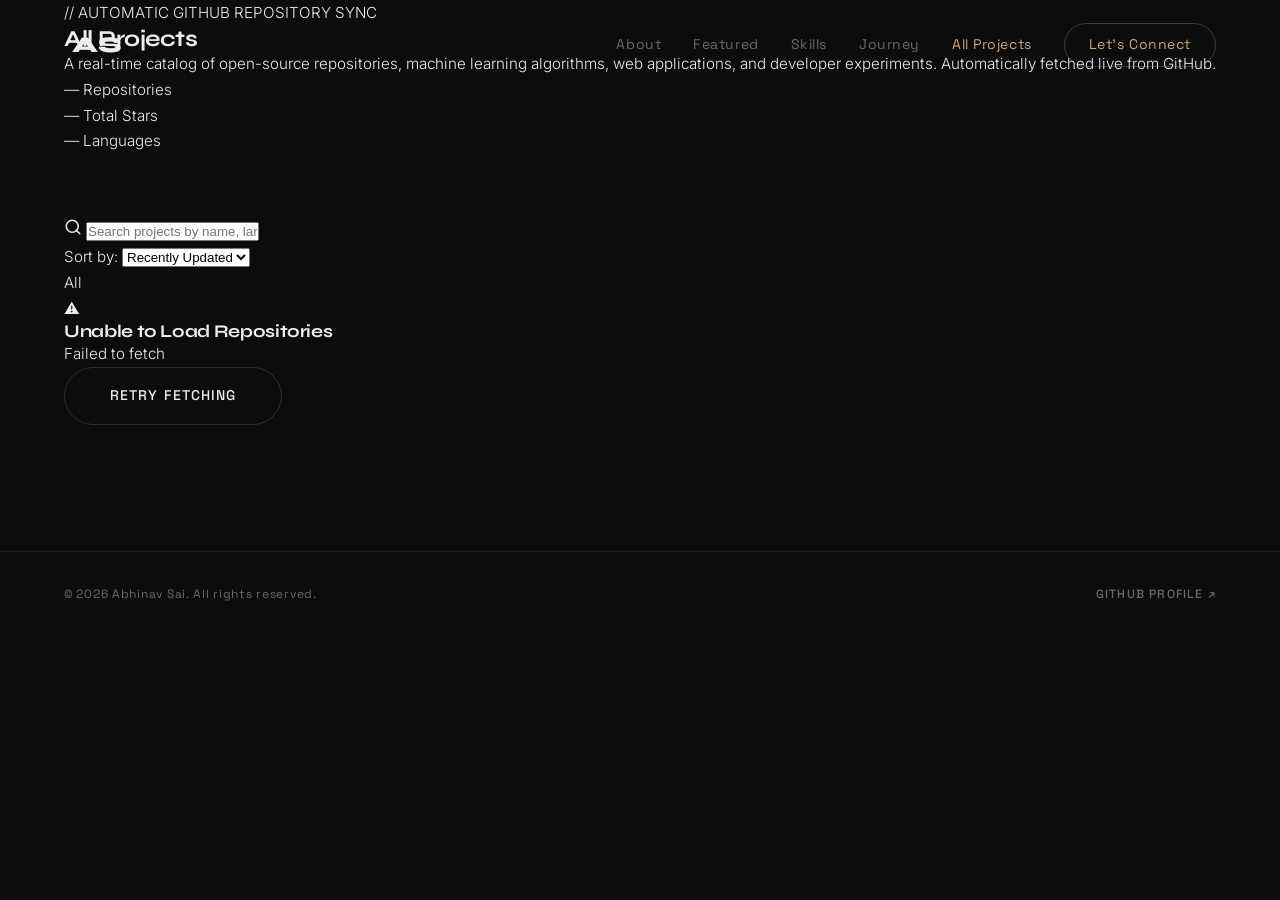
==== projects/index.html @ 3f347b18 "feat: create dedicated projects page (subfolder projects/ & projects.html) auto-syncing GitHub repos" ====
<!DOCTYPE html>
<html lang="en">
<head>
  <meta charset="UTF-8">
  <meta name="viewport" content="width=device-width, initial-scale=1.0">
  <title>Projects — Abhinav Sai | GitHub Repository Catalog</title>
  <meta name="description" content="Explore open-source repositories, AI/ML models, and web applications built by Abhinav Sai Madapati. Automatically synced with GitHub.">
  <meta name="theme-color" content="#0c0c0c">

  <!-- Open Graph -->
  <meta property="og:title" content="Projects — Abhinav Sai | GitHub Repository Catalog">
  <meta property="og:description" content="Real-time open-source project catalog automatically synced with GitHub API.">
  <meta property="og:type" content="website">

  <!-- Favicon -->
  <link rel="icon" href="data:image/svg+xml,<svg xmlns=%22http://www.w3.org/2000/svg%22 viewBox=%220 0 100 100%22><rect fill=%22%230c0c0c%22 width=%22100%22 height=%22100%22 rx=%2220%22/><text x=%2250%22 y=%2268%22 font-family=%22sans-serif%22 font-size=%2240%22 font-weight=%22700%22 fill=%22%23C8A97E%22 text-anchor=%22middle%22>AS</text></svg>">

  <!-- Fonts -->
  <link rel="preconnect" href="https://fonts.googleapis.com">
  <link rel="preconnect" href="https://fonts.gstatic.com" crossorigin>
  <link href="https://fonts.googleapis.com/css2?family=Syne:wght@400;500;600;700;800&family=Inter:wght@300;400;500&family=Space+Grotesk:wght@400;500&display=swap" rel="stylesheet">

  <!-- Styles -->
  <link rel="stylesheet" href="../css/style.css">
</head>
<body>

  <!-- ==================== NAVIGATION ==================== -->
  <header class="nav" id="nav">
    <div class="nav__inner">
      <a href="../index.html" class="nav__logo">
        <span>AS</span>
      </a>
      <nav class="nav__links" aria-label="Main navigation">
        <a href="../index.html#about" class="nav__link">About</a>
        <a href="../index.html#work" class="nav__link">Featured</a>
        <a href="../index.html#services" class="nav__link">Skills</a>
        <a href="../index.html#experience" class="nav__link">Journey</a>
        <a href="index.html" class="nav__link is-active" style="color: var(--c-accent);">All Projects</a>
        <a href="../index.html#contact" class="nav__link nav__link--cta">Let's Connect</a>
      </nav>
      <button class="nav__hamburger" id="nav-hamburger" aria-label="Toggle navigation menu">
        <div class="nav__hamburger-lines">
          <span></span>
          <span></span>
        </div>
      </button>
    </div>
  </header>

  <!-- ==================== MOBILE MENU OVERLAY ==================== -->
  <div class="menu-overlay" id="menu-overlay">
    <nav class="menu-overlay__nav" aria-label="Mobile navigation">
      <a href="../index.html#about" class="menu-overlay__link" data-index="01"><span>About</span></a>
      <a href="../index.html#work" class="menu-overlay__link" data-index="02"><span>Featured</span></a>
      <a href="../index.html#services" class="menu-overlay__link" data-index="03"><span>Skills</span></a>
      <a href="../index.html#experience" class="menu-overlay__link" data-index="04"><span>Journey</span></a>
      <a href="index.html" class="menu-overlay__link" data-index="05"><span style="color: var(--c-accent);">All Projects</span></a>
      <a href="../index.html#contact" class="menu-overlay__link" data-index="06"><span>Contact</span></a>
    </nav>
    <div class="menu-overlay__footer">
      <div class="menu-overlay__footer-socials">
        <a href="https://github.com/abhinavsai2006" target="_blank" rel="noopener">GitHub</a>
        <a href="https://www.linkedin.com/in/madapatiabhinav-sai" target="_blank" rel="noopener">LinkedIn</a>
      </div>
      <span class="menu-overlay__footer-email">hello@abhinavsai.com</span>
    </div>
  </div>

  <main>
    <!-- ==================== HERO SECTION ==================== -->
    <section class="projects-hero">
      <div class="container">
        <div class="projects-hero__header">
          <span class="projects-hero__tag">// AUTOMATIC GITHUB REPOSITORY SYNC</span>
          <h1 class="projects-hero__title">All Projects</h1>
          <p class="projects-hero__subtitle">
            A real-time catalog of open-source repositories, machine learning algorithms, web applications, and developer experiments. Automatically fetched live from GitHub.
          </p>

          <!-- Stats bar -->
          <div class="projects-stats">
            <div class="projects-stat">
              <span class="projects-stat__num" id="stat-repos-num">—</span>
              <span class="projects-stat__label">Repositories</span>
            </div>
            <div class="projects-stat">
              <span class="projects-stat__num" id="stat-stars-num">—</span>
              <span class="projects-stat__label">Total Stars</span>
            </div>
            <div class="projects-stat">
              <span class="projects-stat__num" id="stat-langs-num">—</span>
              <span class="projects-stat__label">Languages</span>
            </div>
          </div>
        </div>
      </div>
    </section>

    <!-- ==================== PROJECTS CATALOG SECTION ==================== -->
    <section class="projects-catalog" style="padding: var(--space-lg) 0 var(--section-py);">
      <div class="container">

        <!-- Toolbar: Search, Filters & Sorting -->
        <div class="projects-toolbar">
          <div class="projects-toolbar__top">
            <div class="projects-search">
              <svg width="18" height="18" viewBox="0 0 24 24" fill="none" stroke="currentColor" stroke-width="2" stroke-linecap="round" stroke-linejoin="round">
                <circle cx="11" cy="11" r="8"></circle>
                <line x1="21" y1="21" x2="16.65" y2="16.65"></line>
              </svg>
              <input type="text" id="projects-search-input" placeholder="Search projects by name, language, or topic..." aria-label="Search projects">
            </div>

            <div class="projects-sort">
              <label for="projects-sort-select">Sort by:</label>
              <select id="projects-sort-select" aria-label="Sort projects">
                <option value="updated">Recently Updated</option>
                <option value="stars">Most Starred</option>
                <option value="name">Name (A–Z)</option>
              </select>
            </div>
          </div>

          <!-- Language filter pills -->
          <div class="projects-filters" id="projects-filters">
            <button class="filter-pill is-active" data-lang="all">All</button>
          </div>
        </div>

        <!-- Projects Grid (Skeleton / Content / Error / Empty) -->
        <div class="projects-grid" id="projects-grid">
          <!-- Dynamically populated by JS -->
        </div>

      </div>
    </section>
  </main>

  <!-- ==================== FOOTER ==================== -->
  <footer class="footer">
    <div class="container">
      <div class="footer__inner">
        <span class="footer__copy">&copy; 2026 Abhinav Sai. All rights reserved.</span>
        <a href="https://github.com/abhinavsai2006" target="_blank" rel="noopener noreferrer" class="creds__linkedin">
          GitHub Profile ↗
        </a>
      </div>
    </div>
  </footer>

  <!-- Scripts -->
  <script src="../js/projects.js"></script>
</body>
</html>
---- css/style.css ----
/* ==========================================================================
   DESIGN SYSTEM — Premium Dark Portfolio
   
   Color Palette:
     Background   #0c0c0c  (warm near-black)
     Surface      #141414
     Border       #1e1e1e
     Text Primary #ededed  (warm white)
     Text Muted   #6a6a6a
     Accent       #C8A97E  (champagne gold)
     Accent Light #E0CDB5
   
   Typography:
     Headings  — Syne (geometric, editorial, futuristic)
     Body      — Inter (clean, professional)
     Accent    — Space Grotesk (labels, mono-like)
   ========================================================================== */

/* =========================================
   CUSTOM PROPERTIES
   ========================================= */
:root {
  /* Colors */
  --c-bg:           #0c0c0c;
  --c-bg-elevated:  #141414;
  --c-border:       #1e1e1e;
  --c-border-light: rgba(255, 255, 255, 0.06);
  --c-text:         #ededed;
  --c-text-muted:   #6a6a6a;
  --c-accent:       #C8A97E;
  --c-accent-light: #E0CDB5;
  --c-white:        #ffffff;

  /* Typography */
  --f-heading:  'Syne', sans-serif;
  --f-body:     'Inter', sans-serif;
  --f-accent:   'Space Grotesk', sans-serif;

  --fs-display: clamp(3rem, 7vw, 8rem);
  --fs-h1:      clamp(2.4rem, 5.5vw, 6rem);
  --fs-h2:      clamp(1.8rem, 3.5vw, 3.5rem);
  --fs-h3:      clamp(1.25rem, 1.8vw, 1.75rem);
  --fs-body:    clamp(0.95rem, 1.1vw, 1.125rem);
  --fs-small:   0.875rem;
  --fs-label:   0.75rem;

  /* Spacing */
  --space-xs:  0.5rem;
  --space-sm:  1rem;
  --space-md:  2rem;
  --space-lg:  4rem;
  --space-xl:  8rem;
  --space-2xl: 12rem;

  --section-py: clamp(6rem, 14vh, 12rem);
  --container-px: clamp(1.5rem, 5vw, 4rem);

  /* Motion */
  --ease-out-expo: cubic-bezier(0.16, 1, 0.3, 1);
  --ease-out-quart: cubic-bezier(0.25, 1, 0.5, 1);
  --ease-in-out: cubic-bezier(0.65, 0, 0.35, 1);

  /* Layout */
  --nav-height: 80px;
}

/* =========================================
   RESET & BASE
   ========================================= */
*, *::before, *::after {
  margin: 0;
  padding: 0;
  box-sizing: border-box;
}

html {
  -webkit-font-smoothing: antialiased;
  -moz-osx-font-smoothing: grayscale;
  text-rendering: optimizeLegibility;
}

body {
  font-family: var(--f-body);
  font-size: var(--fs-body);
  font-weight: 300;
  line-height: 1.7;
  color: var(--c-text);
  background: var(--c-bg);
  overflow-x: hidden;
}

body.is-loading {
  overflow: hidden;
}

body.menu-open {
  overflow: hidden;
}

img {
  max-width: 100%;
  display: block;
}

a {
  color: inherit;
  text-decoration: none;
}

button {
  background: none;
  border: none;
  color: inherit;
  font: inherit;
  cursor: pointer;
}

::selection {
  background: var(--c-accent);
  color: var(--c-bg);
}

/* =========================================
   UTILITY
   ========================================= */
.container {
  width: 100%;
  max-width: 1400px;
  margin: 0 auto;
  padding-left: var(--container-px);
  padding-right: var(--container-px);
}

.hide-mobile {
  display: inline;
}

/* =========================================
   TYPOGRAPHY BASE
   ========================================= */
h1, h2, h3, h4 {
  font-family: var(--f-heading);
  font-weight: 700;
  line-height: 1.1;
  letter-spacing: -0.02em;
}

em {
  font-style: italic;
  color: var(--c-accent);
}

.section-header {
  display: flex;
  align-items: center;
  gap: var(--space-sm);
  margin-bottom: var(--space-lg);
}

.section-index {
  font-family: var(--f-accent);
  font-size: var(--fs-label);
  font-weight: 500;
  letter-spacing: 0.15em;
  text-transform: uppercase;
  color: var(--c-accent);
  opacity: 0.8;
}

.section-label {
  font-family: var(--f-accent);
  font-size: var(--fs-label);
  font-weight: 400;
  letter-spacing: 0.15em;
  text-transform: uppercase;
  color: var(--c-text-muted);
}

/* =========================================
   CUSTOM CURSOR
   ========================================= */
.cursor {
  position: fixed;
  top: 0;
  left: 0;
  pointer-events: none;
  z-index: 10000;
  will-change: transform;
}

.cursor__circle {
  width: 40px;
  height: 40px;
  border: 1px solid rgba(255, 255, 255, 0.4);
  border-radius: 50%;
  transform: translate(-50%, -50%);
  transition:
    width 0.45s var(--ease-out-expo),
    height 0.45s var(--ease-out-expo),
    background 0.35s ease,
    border-color 0.35s ease;
  display: flex;
  align-items: center;
  justify-content: center;
}

.cursor__label {
  position: absolute;
  top: 50%;
  left: 50%;
  transform: translate(-50%, -50%);
  font-family: var(--f-accent);
  font-size: 11px;
  font-weight: 500;
  letter-spacing: 0.12em;
  text-transform: uppercase;
  color: var(--c-bg);
  opacity: 0;
  transition: opacity 0.3s ease;
  white-space: nowrap;
  pointer-events: none;
}

.cursor.is-hovering .cursor__circle {
  width: 60px;
  height: 60px;
  border-color: rgba(255, 255, 255, 0.25);
  background: rgba(255, 255, 255, 0.04);
}

.cursor.has-label .cursor__circle {
  width: 90px;
  height: 90px;
  background: var(--c-accent);
  border-color: transparent;
}

.cursor.has-label .cursor__label {
  opacity: 1;
}

.cursor-dot {
  position: fixed;
  top: 0;
  left: 0;
  width: 5px;
  height: 5px;
  background: var(--c-white);
  border-radius: 50%;
  pointer-events: none;
  z-index: 10001;
  transform: translate(-50%, -50%);
  will-change: transform;
  transition: opacity 0.3s ease;
}

.cursor.has-label ~ .cursor-dot {
  opacity: 0;
}

/* Hide custom cursor on touch devices */
@media (hover: none), (pointer: coarse) {
  .cursor,
  .cursor-dot {
    display: none !important;
  }
}

/* Hide default cursor on devices that support hover */
@media (hover: hover) and (pointer: fine) {
  *, *::before, *::after {
    cursor: none !important;
  }
}

/* =========================================
   PRELOADER
   ========================================= */
.preloader {
  position: fixed;
  inset: 0;
  z-index: 99999;
  background: var(--c-bg);
  display: flex;
  align-items: center;
  justify-content: center;
  will-change: transform;
}

.preloader__content {
  text-align: center;
}

.preloader__counter {
  display: flex;
  align-items: baseline;
  justify-content: center;
  gap: 0.15em;
  margin-bottom: var(--space-md);
}

.preloader__number {
  font-family: var(--f-heading);
  font-size: clamp(4rem, 10vw, 8rem);
  font-weight: 800;
  letter-spacing: -0.04em;
  line-height: 1;
  color: var(--c-text);
}

.preloader__percent {
  font-family: var(--f-heading);
  font-size: clamp(1.5rem, 3vw, 2.5rem);
  font-weight: 600;
  color: var(--c-accent);
}

.preloader__bar {
  width: clamp(200px, 30vw, 320px);
  height: 2px;
  background: var(--c-border);
  border-radius: 2px;
  overflow: hidden;
  margin: 0 auto var(--space-sm);
}

.preloader__bar-fill {
  height: 100%;
  width: 0%;
  background: var(--c-accent);
  border-radius: 2px;
  transition: width 0.1s linear;
}

.preloader__tagline {
  font-family: var(--f-accent);
  font-size: var(--fs-label);
  font-weight: 400;
  letter-spacing: 0.2em;
  text-transform: uppercase;
  color: var(--c-text-muted);
}

/* =========================================
   NAVIGATION
   ========================================= */
.nav {
  position: fixed;
  top: 0;
  left: 0;
  right: 0;
  z-index: 1000;
  height: var(--nav-height);
  padding-top: 10px;
  transition:
    background 0.4s ease,
    backdrop-filter 0.4s ease,
    transform 0.5s var(--ease-out-expo);
}

.nav.is-scrolled {
  background: rgba(12, 12, 12, 0.85);
  backdrop-filter: blur(20px);
  -webkit-backdrop-filter: blur(20px);
}

.nav.is-hidden {
  transform: translateY(-100%);
}

.nav__inner {
  display: flex;
  align-items: center;
  justify-content: space-between;
  height: 100%;
  padding: 0 var(--container-px);
  max-width: 1400px;
  margin: 0 auto;
}

.nav__logo {
  font-family: var(--f-heading);
  font-size: 1.4rem;
  font-weight: 800;
  letter-spacing: 0.05em;
  color: var(--c-text);
  display: inline-flex;
  padding: 0.5rem;
  transition: color 0.3s ease;
}

.nav__logo:hover {
  color: var(--c-accent);
}

.nav__links {
  display: flex;
  align-items: center;
  gap: var(--space-md);
}

.nav__link {
  font-family: var(--f-accent);
  font-size: var(--fs-small);
  font-weight: 400;
  letter-spacing: 0.04em;
  color: var(--c-text-muted);
  transition: color 0.3s ease;
  padding: 0.5rem 0;
  position: relative;
}

.nav__link::after {
  content: '';
  position: absolute;
  bottom: 0;
  left: 0;
  width: 0%;
  height: 1px;
  background: var(--c-accent);
  transition: width 0.4s var(--ease-out-expo);
}

.nav__link:hover {
  color: var(--c-text);
}

.nav__link:hover::after {
  width: 100%;
}

.nav__link--cta {
  color: var(--c-accent);
  border: 1px solid rgba(200, 169, 126, 0.3);
  border-radius: 100px;
  padding: 0.55rem 1.5rem;
  transition: all 0.4s var(--ease-out-expo);
}

.nav__link--cta::after {
  display: none;
}

.nav__link--cta:hover {
  background: var(--c-accent);
  color: var(--c-bg);
  border-color: var(--c-accent);
}

.nav__hamburger {
  display: none;
  width: 40px;
  height: 40px;
  align-items: center;
  justify-content: center;
  padding: 8px;
}

.nav__hamburger-lines {
  width: 24px;
  height: 14px;
  position: relative;
  display: flex;
  flex-direction: column;
  justify-content: space-between;
}

.nav__hamburger-lines span {
  display: block;
  width: 100%;
  height: 1.5px;
  background: var(--c-text);
  border-radius: 2px;
  transition:
    transform 0.4s var(--ease-out-expo),
    opacity 0.3s ease;
  transform-origin: center;
}

.nav__hamburger.is-active .nav__hamburger-lines span:first-child {
  transform: translateY(6.25px) rotate(45deg);
}

.nav__hamburger.is-active .nav__hamburger-lines span:last-child {
  transform: translateY(-6.25px) rotate(-45deg);
}

@media (max-width: 768px) {
  .nav__links {
    display: none;
  }
  .nav__hamburger {
    display: flex;
  }
}

/* =========================================
   MOBILE MENU OVERLAY — Premium On-Theme
   ========================================= */

/* ── Panel slide-in from right ── */
.menu-overlay {
  position: fixed;
  inset: 0;
  z-index: 999;

  /* Rich layered background matching app palette */
  background:
    radial-gradient(ellipse 120% 80% at 100% 0%, rgba(200,169,126,0.06) 0%, transparent 60%),
    radial-gradient(ellipse 80% 60% at 0% 100%, rgba(200,169,126,0.04) 0%, transparent 50%),
    #0c0c0c;

  display: flex;
  flex-direction: column;
  justify-content: center;

  /* Left border accent like the site's dividers */
  border-left: 1px solid var(--c-border);

  padding: var(--space-xl) var(--container-px);

  /* Slide from right */
  transform: translateX(100%);
  opacity: 0;
  visibility: hidden;

  transition:
    transform 0.65s var(--ease-out-expo),
    opacity   0.65s var(--ease-out-expo),
    visibility 0s linear 0.65s;

  will-change: transform;
  overflow: hidden;
}

/* Noise / grain texture pseudo-layer */
.menu-overlay::before {
  content: '';
  position: absolute;
  inset: 0;
  background-image: url("data:image/svg+xml,%3Csvg viewBox='0 0 256 256' xmlns='http://www.w3.org/2000/svg'%3E%3Cfilter id='n'%3E%3CfeTurbulence type='fractalNoise' baseFrequency='0.9' numOctaves='4' stitchTiles='stitch'/%3E%3C/filter%3E%3Crect width='100%25' height='100%25' filter='url(%23n)' opacity='0.035'/%3E%3C/svg%3E");
  background-size: 200px 200px;
  opacity: 0.6;
  pointer-events: none;
  z-index: 0;
}

/* Vertical gold accent line on the left edge */
.menu-overlay::after {
  content: '';
  position: absolute;
  left: 0;
  top: 15%;
  bottom: 15%;
  width: 1px;
  background: linear-gradient(
    to bottom,
    transparent 0%,
    var(--c-accent) 30%,
    var(--c-accent) 70%,
    transparent 100%
  );
  opacity: 0;
  transform: scaleY(0);
  transition:
    opacity 0.5s ease 0.4s,
    transform 0.7s var(--ease-out-expo) 0.35s;
  transform-origin: top;
}

.menu-overlay.is-open {
  transform: translateX(0);
  opacity: 1;
  visibility: visible;
  transition:
    transform 0.65s var(--ease-out-expo),
    opacity   0.65s var(--ease-out-expo),
    visibility 0s linear 0s;
}

.menu-overlay.is-open::after {
  opacity: 1;
  transform: scaleY(1);
}

/* ── Nav list ── */
.menu-overlay__nav {
  position: relative;
  z-index: 1;
  display: flex;
  flex-direction: column;
  gap: 0;
}

/* ── Individual link row ── */
.menu-overlay__link {
  display: flex;
  align-items: center;
  gap: 1rem;
  padding: 0.75rem var(--container-px);
  margin-left: calc(-1 * var(--container-px));
  margin-right: calc(-1 * var(--container-px));
  border-bottom: 1px solid rgba(255,255,255,0.04);
  text-decoration: none;
  position: relative;

  /* Stagger entrance via nth-child */
  transform: translateX(60px);
  opacity: 0;
  transition:
    transform 0.6s var(--ease-out-expo),
    opacity   0.6s var(--ease-out-expo),
    border-color 0.35s ease;
}

/* ── Cursor-tracking spotlight ── */
.menu-overlay__link::after {
  content: '';
  position: absolute;
  inset: 0;
  background: radial-gradient(
    circle 220px at var(--mx, 50%) var(--my, 50%),
    rgba(200, 169, 126, 0.13) 0%,
    rgba(200, 169, 126, 0.04) 40%,
    transparent 70%
  );
  opacity: 0;
  transition: opacity 0.4s ease;
  pointer-events: none;
  z-index: 0;
}

.menu-overlay__link:hover::after {
  opacity: 1;
}

.menu-overlay.is-open .menu-overlay__link:nth-child(1) { transition-delay: 0.18s; transform: translateX(0); opacity: 1; }
.menu-overlay.is-open .menu-overlay__link:nth-child(2) { transition-delay: 0.25s; transform: translateX(0); opacity: 1; }
.menu-overlay.is-open .menu-overlay__link:nth-child(3) { transition-delay: 0.32s; transform: translateX(0); opacity: 1; }
.menu-overlay.is-open .menu-overlay__link:nth-child(4) { transition-delay: 0.39s; transform: translateX(0); opacity: 1; }
.menu-overlay.is-open .menu-overlay__link:nth-child(5) { transition-delay: 0.46s; transform: translateX(0); opacity: 1; }

.menu-overlay__link:hover {
  border-color: rgba(200,169,126,0.25);
}

/* Index number — like the section numbers in the site */
.menu-overlay__link::before {
  content: attr(data-index);
  font-family: var(--f-accent);
  font-size: var(--fs-label);
  font-weight: 500;
  letter-spacing: 0.15em;
  color: var(--c-accent);
  opacity: 0.5;
  min-width: 2rem;
  padding-top: 0.3em;
  flex-shrink: 0;
  position: relative;
  z-index: 1;
  transition: opacity 0.35s ease;
}

.menu-overlay__link:hover::before {
  opacity: 1;
}

/* The link text itself */
.menu-overlay__link span {
  display: block;
  font-family: var(--f-heading);
  font-size: clamp(2.2rem, 10vw, 4.5rem);
  font-weight: 800;
  letter-spacing: -0.03em;
  line-height: 1.05;
  color: var(--c-text);
  position: relative;
  z-index: 1;
  transition:
    color    0.35s ease,
    transform 0.45s var(--ease-out-expo);
}

.menu-overlay__link:hover span {
  color: var(--c-accent);
  transform: translateX(0.6rem);
}

/* Arrow indicator on hover */
.menu-overlay__link-arrow {
  margin-left: auto;
  opacity: 0;
  transform: translate(-10px, 4px);
  transition:
    opacity   0.35s ease 0.05s,
    transform 0.45s var(--ease-out-expo) 0.05s;
  color: var(--c-accent);
  flex-shrink: 0;
  position: relative;
  z-index: 1;
}

.menu-overlay__link:hover .menu-overlay__link-arrow {
  opacity: 1;
  transform: translate(0, 0);
}

/* ── Footer strip ── */
.menu-overlay__footer {
  position: absolute;
  z-index: 1;
  bottom: var(--space-lg);
  left: var(--container-px);
  right: var(--container-px);
  display: flex;
  align-items: center;
  justify-content: space-between;

  opacity: 0;
  transform: translateY(12px);
  transition:
    opacity   0.5s ease 0.55s,
    transform 0.5s var(--ease-out-expo) 0.55s;
}

.menu-overlay.is-open .menu-overlay__footer {
  opacity: 1;
  transform: translateY(0);
}

.menu-overlay__footer-socials {
  display: flex;
  gap: var(--space-md);
}

.menu-overlay__footer a {
  font-family: var(--f-accent);
  font-size: var(--fs-label);
  font-weight: 500;
  letter-spacing: 0.12em;
  text-transform: uppercase;
  color: var(--c-text-muted);
  transition: color 0.3s ease;
  position: relative;
}

.menu-overlay__footer a::after {
  content: '';
  position: absolute;
  bottom: -2px;
  left: 0;
  width: 0%;
  height: 1px;
  background: var(--c-accent);
  transition: width 0.35s var(--ease-out-expo);
}

.menu-overlay__footer a:hover {
  color: var(--c-accent);
}

.menu-overlay__footer a:hover::after {
  width: 100%;
}

.menu-overlay__footer-email {
  font-family: var(--f-accent);
  font-size: var(--fs-label);
  letter-spacing: 0.06em;
  color: var(--c-text-muted);
  opacity: 0.5;
}

/* =========================================
   HERO
   ========================================= */
.hero {
  position: relative;
  min-height: 100vh;
  display: flex;
  flex-direction: column;
  justify-content: flex-start;
  overflow: hidden;
  z-index: 1;
  isolation: isolate;
}

.hero__canvas {
  position: absolute;
  inset: 0;
  width: 100%;
  height: 100%;
  z-index: 0;
  will-change: transform, opacity;
}

/* Vignette overlay for text contrast */
.hero::after {
  content: '';
  position: absolute;
  inset: 0;
  background:
    radial-gradient(ellipse at center, transparent 0%, rgba(12,12,12,0.3) 60%, rgba(12,12,12,0.75) 100%);
  pointer-events: none;
  z-index: 1;
}

.hero__content {
  position: relative;
  z-index: 2;
  padding: calc(var(--nav-height) + 8vh - 19px) var(--container-px) var(--space-xl);
  max-width: 1400px;
  margin: 0 auto;
  width: 100%;
}

.hero__label {
  overflow: hidden;
  margin-bottom: var(--space-md);
}

.hero__label span {
  display: inline-block;
  font-family: var(--f-accent);
  font-size: var(--fs-small);
  font-weight: 500;
  letter-spacing: 0.2em;
  text-transform: uppercase;
  color: var(--c-accent);
  opacity: 0.9;
}

.hero__title {
  margin-bottom: var(--space-md);
}

.hero__title-line {
  overflow: hidden;
  display: block;
}

.hero__title-line span {
  display: block;
  font-size: var(--fs-display);
  font-weight: 800;
  letter-spacing: -0.03em;
  line-height: 1.05;
}

.hero__subtitle {
  font-size: clamp(1rem, 1.3vw, 1.2rem);
  font-weight: 300;
  color: var(--c-text-muted);
  max-width: 560px;
  line-height: 1.8;
}

.hero__footer {
  position: absolute;
  bottom: 0;
  left: 0;
  right: 0;
  z-index: 2;
  display: flex;
  align-items: flex-end;
  justify-content: space-between;
  padding: var(--space-md) var(--container-px);
  max-width: 1400px;
  margin: 0 auto;
}

.hero__meta {
  display: flex;
  flex-direction: column;
  gap: 0.3rem;
  font-family: var(--f-accent);
  font-size: var(--fs-label);
  letter-spacing: 0.08em;
  color: var(--c-text-muted);
}

.hero__meta--right {
  text-align: right;
}

.hero__meta-label {
  font-size: 10px;
  letter-spacing: 0.2em;
  text-transform: uppercase;
  color: var(--c-text-muted);
  opacity: 0.5;
}

.status-dot {
  display: inline-block;
  width: 7px;
  height: 7px;
  background: #4ade80;
  border-radius: 50%;
  margin-right: 0.4rem;
  vertical-align: middle;
  animation: pulse-dot 2.5s ease-in-out infinite;
}

@keyframes pulse-dot {
  0%, 100% { opacity: 1; box-shadow: 0 0 0 0 rgba(74, 222, 128, 0.4); }
  50% { opacity: 0.6; box-shadow: 0 0 0 6px rgba(74, 222, 128, 0); }
}

.hero__scroll {
  display: flex;
  flex-direction: column;
  align-items: center;
  gap: var(--space-sm);
}

.hero__scroll span {
  font-family: var(--f-accent);
  font-size: 10px;
  letter-spacing: 0.25em;
  text-transform: uppercase;
  color: var(--c-text-muted);
}

.hero__scroll-line {
  width: 1px;
  height: 50px;
  position: relative;
  overflow: hidden;
  background: var(--c-border);
}

.hero__scroll-line::after {
  content: '';
  position: absolute;
  top: -100%;
  left: 0;
  width: 100%;
  height: 100%;
  background: var(--c-accent);
  animation: scroll-pulse 2s ease-in-out infinite;
}

@keyframes scroll-pulse {
  0%   { top: -100%; }
  50%  { top: 0%; }
  100% { top: 100%; }
}

/* =========================================
   MARQUEE
   ========================================= */
.marquee {
  position: relative;
  z-index: 2;
  border-top: 1px solid var(--c-border-light);
  border-bottom: 1px solid var(--c-border-light);
  padding: var(--space-sm) 0;
  overflow: hidden;
  background: var(--c-bg);
}

.marquee__track {
  display: flex;
  width: max-content;
}

.marquee__content {
  display: flex;
  align-items: center;
  gap: var(--space-md);
  padding-right: var(--space-md);
  animation: marquee-scroll 35s linear infinite;
  flex-shrink: 0;
}

.marquee__content span {
  font-family: var(--f-heading);
  font-size: clamp(0.85rem, 1.2vw, 1.1rem);
  font-weight: 500;
  letter-spacing: 0.06em;
  text-transform: uppercase;
  color: var(--c-text-muted);
  white-space: nowrap;
}

.marquee__dot {
  font-size: 0.5rem !important;
  color: var(--c-accent) !important;
  opacity: 0.6;
}

@keyframes marquee-scroll {
  0%   { transform: translateX(0); }
  100% { transform: translateX(-100%); }
}

/* =========================================
   ABOUT
   ========================================= */
.about {
  position: relative;
  z-index: 2;
  padding: var(--section-py) 0;
  background: var(--c-bg);
}

.about__grid {
  display: grid;
  grid-template-columns: 1.2fr 0.8fr;
  gap: var(--space-xl);
  margin-bottom: var(--space-xl);
  align-items: start;
}

.about__headline {
  font-size: var(--fs-h2);
  font-weight: 700;
  line-height: 1.25;
  margin-bottom: var(--space-lg);
  max-width: 600px;
}

.about__body {
  display: flex;
  flex-direction: column;
  gap: var(--space-sm);
  color: var(--c-text-muted);
  max-width: 520px;
}

.about__body p {
  line-height: 1.85;
}

.about__portrait {
  position: relative;
  width: 100%;
  max-width: 380px;
  margin-left: auto;
}

.about__portrait-inner {
  position: relative;
  z-index: 1;
  border-radius: 12px;
  overflow: hidden;
  aspect-ratio: 3 / 4;
  background: var(--c-bg-elevated);
}

.about__portrait-placeholder {
  width: 100%;
  height: 100%;
  display: flex;
  flex-direction: column;
  align-items: center;
  justify-content: center;
  gap: 0.5rem;
  background: linear-gradient(160deg, #1a1a2e 0%, #16213e 50%, #0f3460 100%);
  color: var(--c-text-muted);
  font-family: var(--f-accent);
  font-size: var(--fs-small);
  letter-spacing: 0.1em;
  text-transform: uppercase;
}

.about__portrait-placeholder small {
  font-size: 10px;
  opacity: 0.4;
  text-transform: none;
  letter-spacing: 0;
}

.about__portrait-accent {
  position: absolute;
  top: -16px;
  right: -16px;
  width: 100%;
  height: 100%;
  border: 1px solid var(--c-accent);
  border-radius: 12px;
  opacity: 0.25;
  z-index: 0;
}

/* Stats */
.about__stats {
  display: grid;
  grid-template-columns: repeat(4, 1fr);
  gap: 1px;
  background: var(--c-border-light);
  border-top: 1px solid var(--c-border-light);
  border-bottom: 1px solid var(--c-border-light);
}

.stat {
  background: var(--c-bg);
  padding: var(--space-lg) var(--space-md);
  text-align: center;
}

.stat__value {
  display: flex;
  align-items: baseline;
  justify-content: center;
  gap: 0.1em;
  margin-bottom: 0.5rem;
}

.stat__number {
  font-family: var(--f-heading);
  font-size: clamp(2rem, 3.5vw, 3.5rem);
  font-weight: 800;
  letter-spacing: -0.03em;
  line-height: 1;
  color: var(--c-text);
}

.stat__suffix {
  font-family: var(--f-heading);
  font-size: clamp(1.2rem, 2vw, 2rem);
  font-weight: 700;
  color: var(--c-accent);
}

.stat__label {
  font-family: var(--f-accent);
  font-size: var(--fs-label);
  font-weight: 400;
  letter-spacing: 0.12em;
  text-transform: uppercase;
  color: var(--c-text-muted);
}

/* =========================================
   WORK
   ========================================= */
.work {
  position: relative;
  z-index: 2;
  padding: var(--section-py) 0;
  background: var(--c-bg);
}

.work__headline {
  font-size: var(--fs-h2);
  font-weight: 700;
  line-height: 1.2;
  margin-bottom: var(--space-xl);
}

.work__list {
  border-top: 1px solid var(--c-border-light);
}

.work__item {
  display: flex;
  align-items: center;
  gap: var(--space-md);
  padding: clamp(1.5rem, 2.5vw, 2.2rem) 0;
  border-bottom: 1px solid var(--c-border-light);
  text-decoration: none;
  color: inherit;
  transition: background 0.5s ease;
  position: relative;
}

.work__item::before {
  content: '';
  position: absolute;
  left: calc(var(--container-px) * -1);
  right: calc(var(--container-px) * -1);
  top: 0;
  bottom: 0;
  background: radial-gradient(
    circle 350px at var(--mx, 50%) var(--my, 50%),
    rgba(200, 169, 126, 0.07) 0%,
    rgba(200, 169, 126, 0.02) 50%,
    transparent 70%
  );
  opacity: 0;
  transition: opacity 0.4s ease;
  z-index: -1;
}

.work__item:hover::before {
  opacity: 1;
}

.work__item-index {
  font-family: var(--f-accent);
  font-size: var(--fs-label);
  font-weight: 500;
  letter-spacing: 0.15em;
  color: var(--c-text-muted);
  min-width: 30px;
  transition: color 0.4s ease;
}

.work__item:hover .work__item-index {
  color: var(--c-accent);
}

.work__item-details {
  flex: 1;
}

.work__item-title {
  font-family: var(--f-heading);
  font-size: clamp(1.3rem, 2.5vw, 2.2rem);
  font-weight: 700;
  letter-spacing: -0.02em;
  line-height: 1.2;
  transition:
    transform 0.5s var(--ease-out-expo),
    color 0.4s ease;
}

.work__item:hover .work__item-title {
  transform: translateX(0.8rem);
  color: var(--c-accent);
}

.work__item-tags {
  display: block;
  font-family: var(--f-accent);
  font-size: var(--fs-label);
  font-weight: 400;
  letter-spacing: 0.08em;
  color: var(--c-text-muted);
  margin-top: 0.3rem;
  transition: transform 0.5s var(--ease-out-expo);
}

.work__item:hover .work__item-tags {
  transform: translateX(0.8rem);
}

.work__item-year {
  font-family: var(--f-accent);
  font-size: var(--fs-small);
  font-weight: 400;
  letter-spacing: 0.05em;
  color: var(--c-text-muted);
  transition: color 0.4s ease;
}

.work__item:hover .work__item-year {
  color: var(--c-text);
}

.work__item-arrow {
  display: flex;
  align-items: center;
  color: var(--c-text-muted);
  opacity: 0;
  transform: translateX(-10px);
  transition:
    opacity 0.4s ease,
    transform 0.5s var(--ease-out-expo),
    color 0.3s ease;
}

.work__item:hover .work__item-arrow {
  opacity: 1;
  transform: translateX(0);
  color: var(--c-accent);
}

.work__cta {
  margin-top: var(--space-lg);
  text-align: center;
}

/* Button */
.btn {
  display: inline-flex;
  align-items: center;
  justify-content: center;
  padding: 1rem 2.8rem;
  border-radius: 100px;
  font-family: var(--f-accent);
  font-size: var(--fs-small);
  font-weight: 500;
  letter-spacing: 0.08em;
  text-transform: uppercase;
  text-decoration: none;
  transition: all 0.45s var(--ease-out-expo);
  position: relative;
  overflow: hidden;
}

.btn--outline {
  border: 1px solid rgba(255, 255, 255, 0.15);
  color: var(--c-text);
  background: transparent;
}

.btn--outline:hover {
  border-color: var(--c-accent);
  color: var(--c-accent);
  background: rgba(200, 169, 126, 0.06);
  transform: translateY(-2px);
}

/* =========================================
   SERVICES
   ========================================= */
.services {
  position: relative;
  z-index: 2;
  padding: var(--section-py) 0;
  background: var(--c-bg);
}

.services__headline {
  font-size: var(--fs-h2);
  font-weight: 700;
  line-height: 1.2;
  margin-bottom: var(--space-xl);
}

.services__grid {
  display: grid;
  grid-template-columns: repeat(2, 1fr);
  gap: 1px;
  background: rgba(255, 255, 255, 0.08);
  border: 1px solid rgba(255, 255, 255, 0.08);
  border-radius: 4px;
}

.service-card {
  background: var(--c-bg);
  padding: clamp(2rem, 3.5vw, 3.5rem);
  transition: background 0.5s ease;
  position: relative;
  overflow: hidden;
  min-height: 280px;
}

/* Cursor spotlight on service cards */
.service-card::before {
  content: '';
  position: absolute;
  inset: 0;
  background: radial-gradient(
    circle 300px at var(--mx, 50%) var(--my, 50%),
    rgba(200, 169, 126, 0.10) 0%,
    rgba(200, 169, 126, 0.04) 50%,
    transparent 70%
  );
  opacity: 0;
  transition: opacity 0.4s ease;
  pointer-events: none;
  z-index: 0;
}

.service-card:hover::before {
  opacity: 1;
}

.service-card > * {
  position: relative;
  z-index: 1;
}

.service-card::after {
  content: '';
  position: absolute;
  top: 0;
  left: 0;
  width: 100%;
  height: 2px;
  background: linear-gradient(90deg, var(--c-accent), transparent);
  transform: scaleX(0);
  transform-origin: left;
  transition: transform 0.6s var(--ease-out-expo);
}

.service-card:hover {
  background: var(--c-bg-elevated);
}

.service-card:hover::after {
  transform: scaleX(1);
}

.service-card__header {
  display: flex;
  align-items: center;
  justify-content: space-between;
  margin-bottom: var(--space-md);
}

.service-card__index {
  font-family: var(--f-accent);
  font-size: var(--fs-label);
  font-weight: 500;
  letter-spacing: 0.15em;
  color: var(--c-accent);
}

.service-card__icon {
  color: var(--c-text-muted);
  opacity: 0.4;
  transition: opacity 0.4s ease, color 0.4s ease;
}

.service-card:hover .service-card__icon {
  opacity: 0.7;
  color: var(--c-accent);
}

.service-card__title {
  font-family: var(--f-heading);
  font-size: var(--fs-h3);
  font-weight: 700;
  margin-bottom: var(--space-sm);
  letter-spacing: -0.01em;
}

.service-card__desc {
  font-size: var(--fs-small);
  color: var(--c-text-muted);
  line-height: 1.75;
  margin-bottom: var(--space-md);
}

.service-card__tags {
  display: flex;
  flex-wrap: wrap;
  gap: 0.5rem;
}

.service-card__tags span {
  font-family: var(--f-accent);
  font-size: 11px;
  font-weight: 400;
  letter-spacing: 0.06em;
  padding: 0.35rem 0.75rem;
  border: 1px solid rgba(255, 255, 255, 0.12);
  border-radius: 100px;
  color: var(--c-text-muted);
  transition: border-color 0.3s ease, color 0.3s ease;
}

.service-card:hover .service-card__tags span {
  border-color: rgba(200, 169, 126, 0.3);
  color: var(--c-text);
}

/* --- Skills Icons Grid --- */
.skills-icons {
  display: grid;
  grid-template-columns: repeat(8, 1fr);
  gap: 0;
  margin-top: clamp(3rem, 6vw, 5rem);
  border: 1px solid var(--c-border);
  border-radius: 16px;
  overflow: hidden;
  background: var(--c-bg-elevated);
}

.skills-icons__item {
  display: flex;
  flex-direction: column;
  align-items: center;
  justify-content: center;
  gap: 10px;
  padding: clamp(1.2rem, 2.5vw, 2rem) 0.5rem;
  border-right: 1px solid var(--c-border-light);
  border-bottom: 1px solid var(--c-border-light);
  transition: background 0.35s ease, transform 0.35s ease;
  cursor: default;
}

.skills-icons__item:nth-child(8n) {
  border-right: none;
}

.skills-icons__item:nth-last-child(-n+8) {
  border-bottom: none;
}

.skills-icons__item img {
  width: clamp(28px, 3.5vw, 44px);
  height: clamp(28px, 3.5vw, 44px);
  opacity: 0.55;
  filter: grayscale(100%);
  transition: opacity 0.4s ease, filter 0.4s ease, transform 0.4s ease;
}

.skills-icons__item span {
  font-family: var(--f-label);
  font-size: clamp(0.6rem, 0.85vw, 0.75rem);
  letter-spacing: 0.04em;
  text-transform: uppercase;
  color: var(--c-text-muted);
  transition: color 0.35s ease;
  text-align: center;
}

.skills-icons__item:hover {
  background: rgba(200, 169, 126, 0.04);
}

.skills-icons__item:hover img {
  opacity: 1;
  filter: grayscale(0%);
  transform: translateY(-2px) scale(1.1);
}

.skills-icons__item:hover span {
  color: var(--c-accent);
}

/* =========================================
   TESTIMONIALS
   ========================================= */
.testimonials {
  padding: var(--section-py) 0;
  border-top: 1px solid var(--c-border-light);
}

.testimonial {
  max-width: 900px;
}

.testimonial__quote {
  font-family: var(--f-heading);
  font-size: clamp(1.4rem, 2.8vw, 2.5rem);
  font-weight: 500;
  font-style: normal;
  line-height: 1.45;
  letter-spacing: -0.01em;
  color: var(--c-text);
  margin-bottom: var(--space-lg);
}

.testimonial__attribution {
  display: flex;
  flex-direction: column;
  gap: 0.3rem;
}

.testimonial__name {
  font-family: var(--f-accent);
  font-size: var(--fs-small);
  font-weight: 500;
  letter-spacing: 0.04em;
  color: var(--c-accent);
}

.testimonial__role {
  font-family: var(--f-accent);
  font-size: var(--fs-label);
  font-weight: 400;
  letter-spacing: 0.04em;
  color: var(--c-text-muted);
}

/* =========================================
   CERTIFICATIONS — Horizontal Scroll Gallery
   ========================================= */
.creds {
  position: relative;
  z-index: 2;
  padding: clamp(3rem, 6vh, 5rem) 0 clamp(2rem, 4vh, 3rem);
  border-top: 1px solid var(--c-border-light);
  overflow: hidden;
  background: var(--c-bg);
}

.creds__top-row {
  display: flex;
  align-items: flex-end;
  justify-content: space-between;
  gap: var(--space-md);
  margin-bottom: clamp(1.5rem, 3vh, 2.5rem);
}

.creds__headline {
  font-size: var(--fs-h2);
  font-weight: 700;
  line-height: 1.1;
}

.creds__count {
  font-family: var(--f-accent);
  font-size: var(--fs-label);
  letter-spacing: 0.1em;
  text-transform: uppercase;
  color: var(--c-text-muted);
  white-space: nowrap;
  padding-bottom: 0.4em;
}

.creds__count-num {
  font-family: var(--f-heading);
  font-size: clamp(1.6rem, 2.5vw, 2rem);
  font-weight: 800;
  color: var(--c-accent);
  display: block;
  line-height: 1;
  margin-bottom: 0.15rem;
}

/* ---- horizontal scroll track (pinned by GSAP) ---- */
.creds__track {
  position: relative;
  margin-bottom: clamp(1rem, 2vh, 1.5rem);
  overflow: visible;
}

.creds__scroll {
  display: flex;
  gap: clamp(1rem, 1.5vw, 1.5rem);
  padding: 0 calc(50vw - 160px);
  will-change: transform;
  padding-bottom: 1rem;
}

/* ---- single credential card ---- */
.cred-card {
  flex-shrink: 0;
  width: clamp(260px, 22vw, 320px);
  height: clamp(280px, 42vh, 360px);
  display: flex;
  flex-direction: column;
  background: var(--c-bg-elevated);
  border: 1px solid var(--c-border-light);
  border-radius: 20px;
  padding: 0;
  overflow: hidden;
  text-decoration: none;
  color: var(--c-text);
  position: relative;
  transition: transform 0.5s var(--ease-out-expo), border-color 0.4s ease, box-shadow 0.4s ease;
}

.cred-card:hover {
  transform: translateY(-8px);
  border-color: rgba(200, 169, 126, 0.3);
  box-shadow: 0 24px 48px -12px rgba(0, 0, 0, 0.4), 0 0 0 1px rgba(200, 169, 126, 0.1);
}

/* featured card (first — Oracle) */
.cred-card--featured {
  width: clamp(300px, 26vw, 380px);
  background: linear-gradient(170deg, rgba(200, 169, 126, 0.06) 0%, var(--c-bg-elevated) 50%);
}

.cred-card--featured .cred-card__accent {
  height: 4px;
  background: linear-gradient(90deg, var(--c-accent), rgba(200, 169, 126, 0.2));
}

/* gold accent bar at top */
.cred-card__accent {
  width: 100%;
  height: 3px;
  background: linear-gradient(90deg, rgba(200, 169, 126, 0.4), rgba(200, 169, 126, 0.05));
  transition: background 0.4s ease;
}

.cred-card:hover .cred-card__accent {
  background: linear-gradient(90deg, var(--c-accent), rgba(200, 169, 126, 0.3));
}

/* giant monogram watermark */
.cred-card__mono {
  position: absolute;
  top: 20px;
  right: 16px;
  font-family: var(--f-heading);
  font-size: clamp(5rem, 8vw, 7rem);
  font-weight: 900;
  line-height: 1;
  color: var(--c-text);
  opacity: 0.03;
  pointer-events: none;
  transition: opacity 0.4s ease, color 0.4s ease;
}

.cred-card:hover .cred-card__mono {
  opacity: 0.07;
  color: var(--c-accent);
}

/* content area */
.cred-card__content {
  flex: 1;
  display: flex;
  flex-direction: column;
  padding: var(--space-lg) var(--space-md) 0;
  position: relative;
  z-index: 1;
}

.cred-card__org {
  font-family: var(--f-accent);
  font-size: 10px;
  font-weight: 600;
  letter-spacing: 0.14em;
  text-transform: uppercase;
  color: var(--c-accent);
  margin-bottom: var(--space-sm);
}

.cred-card__title {
  font-family: var(--f-heading);
  font-size: clamp(1rem, 1.3vw, 1.15rem);
  font-weight: 700;
  line-height: 1.35;
  margin-bottom: auto;
  transition: color 0.3s ease;
}

.cred-card:hover .cred-card__title {
  color: var(--c-accent);
}

.cred-card__tag {
  display: inline-block;
  align-self: flex-start;
  font-family: var(--f-accent);
  font-size: 9px;
  font-weight: 500;
  letter-spacing: 0.12em;
  text-transform: uppercase;
  color: var(--c-text-muted);
  padding: 0.2rem 0.55rem;
  border: 1px solid var(--c-border);
  border-radius: 100px;
  margin-top: var(--space-md);
  transition: border-color 0.3s ease, color 0.3s ease;
}

.cred-card:hover .cred-card__tag {
  border-color: rgba(200, 169, 126, 0.3);
  color: var(--c-accent);
}

/* footer row */
.cred-card__foot {
  display: flex;
  align-items: center;
  justify-content: space-between;
  padding: var(--space-sm) var(--space-md);
  margin-top: var(--space-md);
  border-top: 1px solid var(--c-border-light);
  position: relative;
  z-index: 1;
}

.cred-card__date {
  font-family: var(--f-accent);
  font-size: var(--fs-label);
  letter-spacing: 0.06em;
  color: var(--c-text-muted);
  opacity: 0.5;
}

.cred-card__link {
  font-family: var(--f-accent);
  font-size: var(--fs-label);
  letter-spacing: 0.08em;
  text-transform: uppercase;
  color: var(--c-text-muted);
  opacity: 0;
  transform: translateX(-6px);
  transition: opacity 0.3s ease, transform 0.3s ease, color 0.3s ease;
}

.cred-card:hover .cred-card__link {
  opacity: 1;
  transform: translateX(0);
  color: var(--c-accent);
}

/* ---- footer bar ---- */
.creds__footer {
  display: flex;
  align-items: center;
  justify-content: space-between;
  padding-top: var(--space-sm);
}

.creds__drag-hint {
  font-family: var(--f-accent);
  font-size: var(--fs-label);
  letter-spacing: 0.08em;
  color: var(--c-text-muted);
  opacity: 0.4;
  animation: creds-hint 2s ease-in-out infinite;
}

@keyframes creds-hint {
  0%, 100% { transform: translateX(0); opacity: 0.4; }
  50% { transform: translateX(4px); opacity: 0.7; }
}

.creds__linkedin {
  display: inline-flex;
  align-items: center;
  gap: 0.4rem;
  font-family: var(--f-accent);
  font-size: var(--fs-label);
  font-weight: 500;
  letter-spacing: 0.1em;
  text-transform: uppercase;
  color: var(--c-text-muted);
  text-decoration: none;
  transition: color 0.3s ease;
}

.creds__linkedin:hover {
  color: var(--c-accent);
}

/* =========================================
   CONTACT
   ========================================= */
.contact {
  position: relative;
  z-index: 2;
  padding: var(--section-py) 0;
  text-align: center;
  background: var(--c-bg);
}

.contact .section-header {
  justify-content: center;
}

.contact__headline {
  font-size: var(--fs-h1);
  font-weight: 800;
  line-height: 1.1;
  letter-spacing: -0.03em;
  margin-bottom: var(--space-md);
}

.contact__subtext {
  font-size: var(--fs-body);
  color: var(--c-text-muted);
  line-height: 1.8;
  margin-bottom: var(--space-lg);
  max-width: 480px;
  margin-left: auto;
  margin-right: auto;
}

.contact__cta {
  margin-bottom: var(--space-lg);
}

.contact__email {
  display: inline-block;
  font-family: var(--f-heading);
  font-size: clamp(1.5rem, 3.5vw, 3rem);
  font-weight: 600;
  color: var(--c-text);
  text-decoration: none;
  position: relative;
  padding: 0.5rem 0;
  transition: color 0.4s ease;
}

.contact__email::after {
  content: '';
  position: absolute;
  bottom: 0;
  left: 0;
  width: 100%;
  height: 2px;
  background: var(--c-accent);
  transform: scaleX(0);
  transform-origin: right;
  transition: transform 0.6s var(--ease-out-expo);
}

.contact__email:hover {
  color: var(--c-accent);
}

.contact__email:hover::after {
  transform: scaleX(1);
  transform-origin: left;
}

.contact__socials {
  display: flex;
  align-items: center;
  justify-content: center;
  gap: var(--space-md);
  flex-wrap: wrap;
}

.contact__social-link {
  font-family: var(--f-accent);
  font-size: var(--fs-small);
  font-weight: 400;
  letter-spacing: 0.04em;
  color: var(--c-text-muted);
  padding: 0.5rem;
  transition: color 0.35s ease;
  position: relative;
}

.contact__social-link::after {
  content: '';
  position: absolute;
  bottom: 0;
  left: 50%;
  transform: translateX(-50%);
  width: 4px;
  height: 4px;
  background: var(--c-accent);
  border-radius: 50%;
  opacity: 0;
  transition: opacity 0.3s ease;
}

.contact__social-link:hover {
  color: var(--c-text);
}

.contact__social-link:hover::after {
  opacity: 1;
}

/* =========================================
   FOOTER
   ========================================= */
.footer {
  position: relative;
  z-index: 2;
  border-top: 1px solid var(--c-border-light);
  padding: var(--space-md) 0;
  background: var(--c-bg);
}

.footer__inner {
  display: flex;
  align-items: center;
  justify-content: space-between;
  flex-wrap: wrap;
  gap: var(--space-sm);
}

.footer__copy,
.footer__credit {
  font-family: var(--f-accent);
  font-size: var(--fs-label);
  font-weight: 400;
  letter-spacing: 0.06em;
  color: var(--c-text-muted);
}

.footer__top {
  display: inline-flex;
  align-items: center;
  gap: 0.5rem;
  font-family: var(--f-accent);
  font-size: var(--fs-label);
  font-weight: 500;
  letter-spacing: 0.08em;
  text-transform: uppercase;
  color: var(--c-text-muted);
  padding: 0.5rem;
  transition: color 0.3s ease;
}

.footer__top:hover {
  color: var(--c-accent);
}

.footer__top svg {
  transition: transform 0.4s var(--ease-out-expo);
}

.footer__top:hover svg {
  transform: translateY(-3px);
}

/* =========================================
   HERO ACTIONS
   ========================================= */
.hero__actions {
  display: flex;
  gap: var(--space-sm);
  margin-top: var(--space-md);
  flex-wrap: wrap;
}

.btn--primary {
  display: inline-flex;
  align-items: center;
  gap: 0.5rem;
  padding: 0.85rem 1.8rem;
  background: var(--c-accent);
  color: #0c0c0c;
  font-family: var(--f-accent);
  font-size: 0.8rem;
  font-weight: 600;
  letter-spacing: 0.06em;
  text-transform: uppercase;
  border: none;
  border-radius: 100px;
  cursor: pointer;
  transition: transform 0.35s var(--ease-out-expo), box-shadow 0.35s ease;
  text-decoration: none;
}

.btn--primary:hover {
  transform: translateY(-2px);
  box-shadow: 0 8px 30px rgba(200, 169, 126, 0.3);
}

.btn--sm {
  padding: 0.75rem 1.5rem;
  font-size: 0.75rem;
}

/* =========================================
   ACHIEVEMENTS
   ========================================= */
.achievements {
  position: relative;
  z-index: 2;
  padding: var(--section-py) 0;
  border-top: 1px solid var(--c-border-light);
  background: var(--c-bg);
}

.achievements__headline {
  font-size: var(--fs-h2);
  font-weight: 700;
  line-height: 1.1;
  margin-bottom: var(--space-xl);
}

.achievements__grid {
  display: grid;
  grid-template-columns: repeat(3, 1fr);
  gap: var(--space-md);
}

/* Bento layout — Uniform 2-column grid with compact even spacing */
.achievements__bento {
  display: grid;
  grid-template-columns: repeat(2, 1fr);
  gap: 1px;
  background: var(--c-border-light);
  border: 1px solid var(--c-border-light);
  border-radius: 16px;
  overflow: hidden;
}

.ach {
  background: var(--c-bg);
  padding: clamp(1.4rem, 2.2vw, 2rem) clamp(1.4rem, 2.2vw, 2rem) clamp(1.4rem, 2.2vw, 2rem) calc(clamp(1.4rem, 2.2vw, 2rem) + 12px);
  position: relative;
  transition: background 0.4s ease;
  display: flex;
  flex-direction: column;
  justify-content: flex-start;
  overflow: hidden;
}

/* Cursor-tracking spotlight on hover */
.ach::before {
  content: '';
  position: absolute;
  inset: 0;
  background: radial-gradient(
    circle 280px at var(--mx, 50%) var(--my, 50%),
    rgba(200, 169, 126, 0.08) 0%,
    rgba(200, 169, 126, 0.02) 50%,
    transparent 70%
  );
  opacity: 0;
  transition: opacity 0.4s ease;
  pointer-events: none;
  z-index: 0;
}

.ach:hover::before {
  opacity: 1;
}

.ach:hover {
  background: var(--c-bg-elevated);
}

.ach > * {
  position: relative;
  z-index: 1;
}

/* Left accent indicator bar on every card */
.ach__bar {
  position: absolute;
  left: 0;
  top: clamp(1.4rem, 2.2vw, 2rem);
  bottom: clamp(1.4rem, 2.2vw, 2rem);
  width: 3px;
  background: var(--c-border);
  border-radius: 2px;
  transition: background 0.4s ease;
}

.ach:hover .ach__bar {
  background: var(--c-accent);
}

.ach__idx {
  font-family: var(--f-heading);
  font-size: clamp(1.5rem, 2.2vw, 2rem);
  font-weight: 800;
  line-height: 1;
  color: var(--c-text);
  opacity: 0.1;
  display: block;
  margin-bottom: 0.5rem;
  transition: opacity 0.4s ease, color 0.4s ease;
}

.ach:hover .ach__idx {
  opacity: 0.25;
  color: var(--c-accent);
}

.ach__title {
  font-family: var(--f-heading);
  font-size: clamp(1.05rem, 1.3vw, 1.25rem);
  font-weight: 700;
  line-height: 1.3;
  margin-bottom: 0.4rem;
  transition: color 0.3s ease;
}

.ach:hover .ach__title {
  color: var(--c-accent);
}

.ach__desc {
  font-size: var(--fs-small);
  color: var(--c-text-muted);
  line-height: 1.65;
  max-width: 100%;
}

/* =========================================
   BLOG / INSIGHTS — Editorial List
   ========================================= */
.blog {
  position: relative;
  z-index: 2;
  padding: var(--section-py) 0;
  border-top: 1px solid var(--c-border-light);
  background: var(--c-bg);
}

.blog__headline {
  font-size: var(--fs-h2);
  font-weight: 700;
  line-height: 1.1;
  margin-bottom: var(--space-xl);
}

.blog__list {
  display: flex;
  flex-direction: column;
}

/* ---- single row ---- */
.blog-row {
  display: grid;
  grid-template-columns: 48px 1fr 40px;
  align-items: start;
  gap: var(--space-md);
  padding: var(--space-lg) 0;
  border-top: 1px solid var(--c-border-light);
  cursor: default;
  transition: background 0.35s ease;
}

.blog-row:last-child {
  border-bottom: 1px solid var(--c-border-light);
}

.blog-row:hover {
  background: rgba(200, 169, 126, 0.03);
}

/* index number */
.blog-row__idx {
  font-family: var(--f-accent);
  font-size: var(--fs-label);
  letter-spacing: 0.06em;
  color: var(--c-accent);
  opacity: 0.45;
  padding-top: 2px;
  transition: opacity 0.3s ease;
}

.blog-row:hover .blog-row__idx { opacity: 1; }

/* content block */
.blog-row__content {
  display: flex;
  flex-direction: column;
  gap: 0.5rem;
}

.blog-row__meta {
  display: flex;
  align-items: center;
  gap: 0.75rem;
}

.blog-row__tag {
  font-family: var(--f-accent);
  font-size: 10px;
  font-weight: 500;
  letter-spacing: 0.12em;
  text-transform: uppercase;
  color: var(--c-accent);
  padding: 0.2rem 0.6rem;
  border: 1px solid rgba(200, 169, 126, 0.25);
  border-radius: 100px;
}

.blog-row__status {
  font-family: var(--f-accent);
  font-size: var(--fs-label);
  letter-spacing: 0.06em;
  color: var(--c-text-muted);
  opacity: 0.5;
}

.blog-row__title {
  font-family: var(--f-heading);
  font-size: clamp(1.1rem, 1.6vw, 1.35rem);
  font-weight: 700;
  line-height: 1.3;
  transition: color 0.3s ease;
}

.blog-row:hover .blog-row__title { color: var(--c-accent); }

.blog-row__excerpt {
  font-size: var(--fs-small);
  color: var(--c-text-muted);
  line-height: 1.7;
  max-width: 540px;
}

/* arrow */
.blog-row__arrow {
  display: flex;
  align-items: center;
  justify-content: center;
  width: 36px;
  height: 36px;
  border-radius: 50%;
  border: 1px solid var(--c-border-light);
  color: var(--c-text-muted);
  margin-top: 2px;
  transition: border-color 0.3s ease, color 0.3s ease, transform 0.3s ease;
}

.blog-row:hover .blog-row__arrow {
  border-color: var(--c-accent);
  color: var(--c-accent);
  transform: translate(2px, -2px);
}

/* =========================================
   INTERACTIVE TERMINAL
   ========================================= */
.terminal-section {
  position: relative;
  z-index: 2;
  padding: var(--section-py) 0;
  border-top: 1px solid var(--c-border-light);
  background: var(--c-bg);
}

.terminal__headline {
  font-size: var(--fs-h2);
  font-weight: 700;
  line-height: 1.1;
  margin-bottom: var(--space-xl);
}

.terminal {
  background: #111;
  border: 1px solid var(--c-border-light);
  border-radius: 12px;
  overflow: hidden;
  max-width: 700px;
  font-family: 'Space Grotesk', 'Courier New', Courier, monospace;
}

.terminal__header {
  display: flex;
  align-items: center;
  gap: 6px;
  padding: 10px 14px;
  background: rgba(255, 255, 255, 0.04);
  border-bottom: 1px solid var(--c-border-light);
}

.terminal__dot {
  width: 10px;
  height: 10px;
  border-radius: 50%;
}

.terminal__dot--red { background: #ff5f56; }
.terminal__dot--yellow { background: #ffbd2e; }
.terminal__dot--green { background: #27c93f; }

.terminal__title {
  margin-left: 8px;
  font-size: 0.75rem;
  color: var(--c-text-muted);
  letter-spacing: 0.03em;
}

.terminal__body {
  padding: var(--space-md);
  min-height: 180px;
  max-height: 320px;
  overflow-y: auto;
}

.terminal__line {
  display: flex;
  gap: 0.6rem;
  margin-bottom: 0.55rem;
  font-size: 0.85rem;
  line-height: 1.6;
  color: var(--c-text-muted);
}

.terminal__line--cmd .terminal__text {
  color: var(--c-text);
  font-weight: 500;
}

.terminal__line--response .terminal__text {
  color: var(--c-accent);
}

.terminal__prompt {
  color: var(--c-accent);
  font-weight: 700;
  flex-shrink: 0;
}

.terminal__input-row {
  display: flex;
  align-items: center;
  gap: 0.6rem;
  padding: 0.7rem var(--space-md);
  border-top: 1px solid var(--c-border-light);
}

.terminal__input {
  flex: 1;
  background: transparent;
  border: none;
  color: var(--c-text);
  font-family: inherit;
  font-size: 0.85rem;
  outline: none;
}

.terminal__input::placeholder {
  color: rgba(255, 255, 255, 0.2);
}

/* =========================================
   CONTACT FORM
   ========================================= */
.contact-form {
  max-width: 600px;
  margin: 0 auto var(--space-xl);
}

.contact-form__row {
  display: grid;
  grid-template-columns: 1fr 1fr;
  gap: var(--space-sm);
  margin-bottom: var(--space-sm);
}

.contact-form__field {
  display: flex;
  flex-direction: column;
  margin-bottom: var(--space-sm);
}

.contact-form__field label {
  font-family: var(--f-accent);
  font-size: var(--fs-label);
  letter-spacing: 0.1em;
  text-transform: uppercase;
  color: var(--c-text-muted);
  margin-bottom: 0.4rem;
}

.contact-form__field input,
.contact-form__field textarea {
  background: var(--c-bg-elevated);
  border: 1px solid var(--c-border-light);
  border-radius: 8px;
  padding: 0.85rem 1rem;
  color: var(--c-text);
  font-family: var(--f-body);
  font-size: 0.9rem;
  transition: border-color 0.3s ease;
  resize: vertical;
}

.contact-form__field input:focus,
.contact-form__field textarea:focus {
  outline: none;
  border-color: var(--c-accent);
}

.contact-form__field input::placeholder,
.contact-form__field textarea::placeholder {
  color: rgba(255, 255, 255, 0.2);
}

.contact-form__submit {
  width: 100%;
  justify-content: center;
  margin-top: var(--space-xs);
}

.contact-form__status {
  text-align: center;
  margin-top: var(--space-sm);
  font-size: var(--fs-small);
  color: var(--c-accent);
  min-height: 1.4em;
}

.contact__divider {
  text-align: center;
  margin: var(--space-lg) 0;
  position: relative;
}

.contact__divider::before {
  content: '';
  position: absolute;
  left: 0;
  right: 0;
  top: 50%;
  height: 1px;
  background: var(--c-border-light);
}

.contact__divider span {
  background: var(--c-bg);
  padding: 0 var(--space-md);
  position: relative;
  font-family: var(--f-accent);
  font-size: var(--fs-label);
  letter-spacing: 0.1em;
  text-transform: uppercase;
  color: var(--c-text-muted);
}

/* =========================================
   AI CHATBOT
   ========================================= */
.chatbot {
  position: fixed;
  bottom: var(--space-md);
  right: var(--space-md);
  z-index: 9999;
}

.chatbot__toggle {
  width: 52px;
  height: 52px;
  border-radius: 50%;
  background: var(--c-accent);
  color: #0c0c0c;
  border: none;
  cursor: pointer;
  display: flex;
  align-items: center;
  justify-content: center;
  position: relative;
  transition: transform 0.3s var(--ease-out-expo), box-shadow 0.3s ease;
  box-shadow: 0 4px 20px rgba(200, 169, 126, 0.25);
}

.chatbot__toggle:hover {
  transform: scale(1.08);
  box-shadow: 0 6px 30px rgba(200, 169, 126, 0.4);
}

.chatbot__badge {
  position: absolute;
  top: -4px;
  right: -4px;
  background: #27c93f;
  color: #fff;
  font-size: 8px;
  font-weight: 700;
  padding: 2px 5px;
  border-radius: 100px;
  letter-spacing: 0.05em;
}

.chatbot__window {
  position: absolute;
  bottom: 64px;
  right: 0;
  width: 340px;
  max-height: 440px;
  background: var(--c-bg-elevated);
  border: 1px solid var(--c-border-light);
  border-radius: 14px;
  display: flex;
  flex-direction: column;
  overflow: hidden;
  opacity: 0;
  transform: translateY(12px) scale(0.95);
  pointer-events: none;
  transition: opacity 0.25s ease, transform 0.25s var(--ease-out-expo);
}

.chatbot__window.is-open {
  opacity: 1;
  transform: translateY(0) scale(1);
  pointer-events: auto;
}

.chatbot__header {
  display: flex;
  justify-content: space-between;
  align-items: center;
  padding: var(--space-sm) var(--space-md);
  border-bottom: 1px solid var(--c-border-light);
  background: rgba(255, 255, 255, 0.02);
}

.chatbot__header strong {
  font-size: 0.85rem;
  display: block;
}

.chatbot__header small {
  font-size: 0.7rem;
  color: var(--c-text-muted);
}

.chatbot__close {
  background: none;
  border: none;
  color: var(--c-text-muted);
  font-size: 1.4rem;
  cursor: pointer;
  padding: 4px;
  line-height: 1;
}

.chatbot__close:hover { color: var(--c-accent); }

.chatbot__messages {
  flex: 1;
  overflow-y: auto;
  padding: var(--space-sm) var(--space-md);
  display: flex;
  flex-direction: column;
  gap: 0.5rem;
  min-height: 200px;
  max-height: 280px;
}

.chatbot__msg {
  padding: 0.6rem 0.9rem;
  border-radius: 12px;
  font-size: 0.82rem;
  line-height: 1.5;
  max-width: 88%;
  word-wrap: break-word;
}

.chatbot__msg--bot {
  background: rgba(200, 169, 126, 0.1);
  border: 1px solid rgba(200, 169, 126, 0.15);
  color: var(--c-text);
  align-self: flex-start;
  border-bottom-left-radius: 4px;
}

.chatbot__msg--user {
  background: var(--c-accent);
  color: #0c0c0c;
  align-self: flex-end;
  border-bottom-right-radius: 4px;
  font-weight: 500;
}

.chatbot__input-row {
  display: flex;
  align-items: center;
  gap: 0.5rem;
  padding: 0.6rem var(--space-md);
  border-top: 1px solid var(--c-border-light);
}

.chatbot__input {
  flex: 1;
  background: transparent;
  border: 1px solid var(--c-border-light);
  border-radius: 100px;
  padding: 0.55rem 0.9rem;
  color: var(--c-text);
  font-family: var(--f-body);
  font-size: 0.8rem;
  outline: none;
  transition: border-color 0.3s ease;
}

.chatbot__input:focus { border-color: var(--c-accent); }

.chatbot__input::placeholder { color: rgba(255, 255, 255, 0.2); }

.chatbot__send {
  width: 34px;
  height: 34px;
  border-radius: 50%;
  background: var(--c-accent);
  color: #0c0c0c;
  border: none;
  cursor: pointer;
  display: flex;
  align-items: center;
  justify-content: center;
  transition: transform 0.2s ease;
  flex-shrink: 0;
}

.chatbot__send:hover { transform: scale(1.1); }

/* =========================================
   SCROLL REVEAL DEFAULTS
   ========================================= */
[data-animation] {
  will-change: transform, opacity;
}

/* =========================================
   RESPONSIVE — TABLET
   ========================================= */
@media (max-width: 1024px) {
  .about__grid {
    grid-template-columns: 1fr 1fr;
    gap: var(--space-lg);
  }

  .about__stats {
    grid-template-columns: repeat(2, 1fr);
  }

  .services__grid {
    grid-template-columns: repeat(2, 1fr);
  }

  .skills-icons {
    grid-template-columns: repeat(4, 1fr);
  }

  .skills-icons__item:nth-child(8n) {
    border-right: 1px solid var(--c-border-light);
  }

  .skills-icons__item:nth-child(4n) {
    border-right: none;
  }

  .skills-icons__item:nth-last-child(-n+8) {
    border-bottom: 1px solid var(--c-border-light);
  }

  .skills-icons__item:nth-last-child(-n+4) {
    border-bottom: none;
  }

  .achievements__bento {
    grid-template-columns: 1fr 1fr;
  }

  .blog-row {
    grid-template-columns: 40px 1fr 36px;
    gap: var(--space-sm);
  }

  .cred-card {
    width: clamp(240px, 28vw, 280px);
    min-height: 340px;
  }

  .cred-card--featured {
    width: clamp(260px, 32vw, 320px);
  }

/* =========================================
   RESPONSIVE — MOBILE
   ========================================= */
@media (max-width: 768px) {
  :root {
    --nav-height: 64px;
  }

  .hide-mobile {
    display: none;
  }

  .hero__content {
    padding-top: calc(var(--nav-height) + var(--space-lg));
  }

  .hero__footer {
    flex-direction: column;
    align-items: center;
    gap: var(--space-md);
    padding-bottom: var(--space-lg);
  }

  .hero__meta {
    display: none;
  }

  .about__grid {
    grid-template-columns: 1fr;
    gap: var(--space-lg);
  }

  .about__col-image {
    order: -1;
  }

  .about__portrait {
    max-width: 280px;
    margin: 0 auto;
  }

  .about__stats {
    grid-template-columns: repeat(2, 1fr);
  }

  .work__item {
    flex-wrap: wrap;
    gap: var(--space-sm);
  }

  .work__item-index {
    width: 100%;
  }

  .work__item-year {
    margin-left: auto;
  }

  .work__item-arrow {
    opacity: 1;
    transform: none;
  }

  .services__grid {
    grid-template-columns: 1fr;
  }

  .skills-icons {
    grid-template-columns: repeat(4, 1fr);
  }

  .achievements__bento {
    grid-template-columns: 1fr;
  }

  .ach:first-child {
    grid-template-columns: 1fr;
    gap: var(--space-sm);
  }

  .ach:first-child .ach__bar {
    width: 100%;
    height: 3px;
    min-height: auto;
  }

  .ach:last-child {
    grid-template-columns: 1fr;
    gap: var(--space-sm);
  }

  .ach:last-child .ach__bar {
    width: 100%;
    height: 3px;
    min-height: auto;
  }

  .blog-row {
    grid-template-columns: 1fr;
    gap: 0.75rem;
    padding: var(--space-md) 0;
  }

  .blog-row__idx { display: none; }
  .blog-row__arrow { align-self: flex-start; }

  .creds__top-row {
    flex-direction: column;
    align-items: flex-start;
    gap: var(--space-sm);
  }

  .cred-card {
    width: 260px;
    min-height: 340px;
  }

  .cred-card--featured {
    width: 280px;
  }

  .cred-card__link {
    opacity: 1;
    transform: translateX(0);
  }

  .creds__drag-hint {
    display: none;
  }

  .contact-form__row {
    grid-template-columns: 1fr;
  }

  .chatbot__window {
    width: calc(100vw - 2rem);
    right: -0.5rem;
  }

  .hero__actions {
    justify-content: center;
  }

  .contact__socials {
    flex-direction: column;
    gap: var(--space-sm);
  }

  .footer__inner {
    flex-direction: column;
    text-align: center;
    gap: var(--space-sm);
  }
}

/* =========================================
   RESPONSIVE — SMALL MOBILE
   ========================================= */
@media (max-width: 480px) {
  .about__stats {
    grid-template-columns: 1fr 1fr;
  }

  .stat {
    padding: var(--space-md) var(--space-sm);
  }

  .service-card {
    padding: var(--space-md);
  }

  .skills-icons {
    grid-template-columns: repeat(4, 1fr);
  }
}

/* =========================================
   PROJECTS PAGE — GitHub Auto-Sync Catalog
   ========================================= */

.projects-hero {
  padding: calc(var(--nav-height) + 4vh) 0 var(--space-lg);
  border-bottom: 1px solid var(--c-border-light);
}

.projects-hero__header {
  max-width: 900px;
}

.projects-hero__tag {
  font-family: var(--f-accent);
  font-size: var(--fs-small);
  letter-spacing: 0.18em;
  text-transform: uppercase;
  color: var(--c-accent);
  margin-bottom: var(--space-sm);
  display: block;
}

.projects-hero__title {
  font-family: var(--f-heading);
  font-size: var(--fs-display);
  font-weight: 800;
  letter-spacing: -0.03em;
  line-height: 1.05;
  margin-bottom: var(--space-md);
}

.projects-hero__subtitle {
  font-size: clamp(1rem, 1.2vw, 1.15rem);
  color: var(--c-text-muted);
  line-height: 1.8;
  max-width: 680px;
  margin-bottom: var(--space-lg);
}

/* Stats summary bar */
.projects-stats {
  display: flex;
  gap: var(--space-lg);
  flex-wrap: wrap;
  padding-top: var(--space-md);
  border-top: 1px solid var(--c-border-light);
}

.projects-stat {
  display: flex;
  flex-direction: column;
}

.projects-stat__num {
  font-family: var(--f-heading);
  font-size: clamp(1.4rem, 2vw, 1.8rem);
  font-weight: 800;
  color: var(--c-accent);
}

.projects-stat__label {
  font-family: var(--f-accent);
  font-size: var(--fs-label);
  letter-spacing: 0.1em;
  text-transform: uppercase;
  color: var(--c-text-muted);
}

/* Toolbar: Search, Filter, Sort */
.projects-toolbar {
  padding: var(--space-md) 0;
  margin-bottom: var(--space-lg);
  display: flex;
  flex-direction: column;
  gap: var(--space-md);
}

.projects-toolbar__top {
  display: flex;
  gap: var(--space-md);
  align-items: center;
  justify-content: space-between;
  flex-wrap: wrap;
}

.projects-search {
  position: relative;
  flex: 1;
  min-width: 280px;
}

.projects-search input {
  width: 100%;
  padding: 0.85rem 1.2rem 0.85rem 2.8rem;
  background: var(--c-bg-elevated);
  border: 1px solid var(--c-border-light);
  border-radius: 100px;
  color: var(--c-text);
  font-family: var(--f-accent);
  font-size: var(--fs-small);
  outline: none;
  transition: border-color 0.3s ease, box-shadow 0.3s ease;
}

.projects-search input:focus {
  border-color: var(--c-accent);
  box-shadow: 0 0 0 3px rgba(200, 169, 126, 0.15);
}

.projects-search svg {
  position: absolute;
  left: 1rem;
  top: 50%;
  transform: translateY(-50%);
  color: var(--c-text-muted);
  pointer-events: none;
}

.projects-sort {
  display: flex;
  align-items: center;
  gap: 0.5rem;
}

.projects-sort label {
  font-family: var(--f-accent);
  font-size: var(--fs-label);
  letter-spacing: 0.08em;
  text-transform: uppercase;
  color: var(--c-text-muted);
}

.projects-sort select {
  background: var(--c-bg-elevated);
  border: 1px solid var(--c-border-light);
  border-radius: 100px;
  color: var(--c-text);
  font-family: var(--f-accent);
  font-size: var(--fs-small);
  padding: 0.6rem 1.2rem;
  outline: none;
  cursor: pointer;
  transition: border-color 0.3s ease;
}

.projects-sort select:focus {
  border-color: var(--c-accent);
}

/* Language Filter Pills */
.projects-filters {
  display: flex;
  gap: 0.5rem;
  flex-wrap: wrap;
}

.filter-pill {
  font-family: var(--f-accent);
  font-size: var(--fs-label);
  letter-spacing: 0.08em;
  text-transform: uppercase;
  background: var(--c-bg-elevated);
  border: 1px solid var(--c-border-light);
  border-radius: 100px;
  color: var(--c-text-muted);
  padding: 0.45rem 1rem;
  cursor: pointer;
  transition: all 0.3s ease;
}

.filter-pill:hover,
.filter-pill.is-active {
  background: rgba(200, 169, 126, 0.12);
  border-color: var(--c-accent);
  color: var(--c-accent);
}

/* Projects Grid */
.projects-grid {
  display: grid;
  grid-template-columns: repeat(2, 1fr);
  gap: var(--space-md);
  margin-bottom: var(--space-xl);
}

@media (min-width: 1200px) {
  .projects-grid {
    grid-template-columns: repeat(3, 1fr);
  }
}

@media (max-width: 768px) {
  .projects-grid {
    grid-template-columns: 1fr;
  }
}

/* Repo Card */
.repo-card {
  background: var(--c-bg-elevated);
  border: 1px solid var(--c-border-light);
  border-radius: 16px;
  padding: clamp(1.4rem, 2vw, 1.8rem);
  display: flex;
  flex-direction: column;
  justify-content: space-between;
  position: relative;
  overflow: hidden;
  text-decoration: none;
  color: var(--c-text);
  transition: transform 0.45s var(--ease-out-expo), border-color 0.35s ease, box-shadow 0.35s ease;
}

.repo-card:hover {
  transform: translateY(-6px);
  border-color: rgba(200, 169, 126, 0.3);
  box-shadow: 0 16px 40px -10px rgba(0, 0, 0, 0.4);
}

/* Cursor spotlight on hover */
.repo-card::before {
  content: '';
  position: absolute;
  inset: 0;
  background: radial-gradient(
    circle 280px at var(--mx, 50%) var(--my, 50%),
    rgba(200, 169, 126, 0.10) 0%,
    rgba(200, 169, 126, 0.03) 50%,
    transparent 70%
  );
  opacity: 0;
  transition: opacity 0.4s ease;
  pointer-events: none;
  z-index: 0;
}

.repo-card:hover::before {
  opacity: 1;
}

/* Left accent border */
.repo-card::after {
  content: '';
  position: absolute;
  left: 0;
  top: 15%;
  bottom: 15%;
  width: 3px;
  background: var(--c-border);
  border-radius: 2px;
  transition: background 0.4s ease;
}

.repo-card:hover::after {
  background: var(--c-accent);
}

.repo-card > * {
  position: relative;
  z-index: 1;
}

.repo-card__header {
  display: flex;
  align-items: flex-start;
  justify-content: space-between;
  gap: 0.75rem;
  margin-bottom: 0.6rem;
}

.repo-card__name {
  font-family: var(--f-heading);
  font-size: clamp(1.1rem, 1.4vw, 1.3rem);
  font-weight: 700;
  line-height: 1.25;
  letter-spacing: -0.01em;
  color: var(--c-text);
  transition: color 0.3s ease;
  word-break: break-word;
}

.repo-card:hover .repo-card__name {
  color: var(--c-accent);
}

.repo-card__gh-icon {
  color: var(--c-text-muted);
  opacity: 0.5;
  flex-shrink: 0;
  transition: opacity 0.3s ease, color 0.3s ease, transform 0.3s ease;
}

.repo-card:hover .repo-card__gh-icon {
  opacity: 1;
  color: var(--c-accent);
  transform: scale(1.1);
}

.repo-card__desc {
  font-size: var(--fs-small);
  color: var(--c-text-muted);
  line-height: 1.65;
  margin-bottom: var(--space-md);
  display: -webkit-box;
  -webkit-line-clamp: 3;
  -webkit-box-orient: vertical;
  overflow: hidden;
}

/* Topic tags */
.repo-card__topics {
  display: flex;
  flex-wrap: wrap;
  gap: 0.4rem;
  margin-bottom: var(--space-md);
}

.repo-topic {
  font-family: var(--f-accent);
  font-size: 10px;
  letter-spacing: 0.05em;
  color: var(--c-text-muted);
  background: rgba(255, 255, 255, 0.04);
  border: 1px solid var(--c-border-light);
  border-radius: 100px;
  padding: 0.2rem 0.55rem;
}

/* Footer info row */
.repo-card__footer {
  display: flex;
  align-items: center;
  justify-content: space-between;
  padding-top: var(--space-sm);
  border-top: 1px solid var(--c-border-light);
  gap: 0.5rem;
  flex-wrap: wrap;
}

.repo-card__meta-left {
  display: flex;
  align-items: center;
  gap: 0.85rem;
  font-family: var(--f-accent);
  font-size: var(--fs-label);
  color: var(--c-text-muted);
}

.repo-card__lang {
  display: flex;
  align-items: center;
  gap: 0.35rem;
  font-weight: 500;
}

.repo-card__lang-dot {
  width: 8px;
  height: 8px;
  border-radius: 50%;
  background: var(--c-accent);
}

.repo-card__stars,
.repo-card__forks {
  display: flex;
  align-items: center;
  gap: 0.25rem;
}

.repo-card__updated {
  font-family: var(--f-accent);
  font-size: 10px;
  letter-spacing: 0.05em;
  color: var(--c-text-muted);
  opacity: 0.6;
}

.repo-card__btn {
  display: inline-flex;
  align-items: center;
  gap: 0.35rem;
  font-family: var(--f-accent);
  font-size: var(--fs-label);
  letter-spacing: 0.08em;
  text-transform: uppercase;
  color: var(--c-accent);
  font-weight: 500;
  margin-top: var(--space-md);
  align-self: flex-start;
  transition: transform 0.3s ease;
}

.repo-card:hover .repo-card__btn {
  transform: translateX(4px);
}

/* Loading Skeleton State */
.skeleton-card {
  background: var(--c-bg-elevated);
  border: 1px solid var(--c-border-light);
  border-radius: 16px;
  padding: clamp(1.4rem, 2vw, 1.8rem);
  height: 240px;
  display: flex;
  flex-direction: column;
  justify-content: space-between;
  position: relative;
  overflow: hidden;
}

.skeleton-box {
  background: linear-gradient(90deg, rgba(255,255,255,0.03) 25%, rgba(255,255,255,0.08) 50%, rgba(255,255,255,0.03) 75%);
  background-size: 200% 100%;
  animation: skeleton-shimmer 1.8s infinite ease-in-out;
  border-radius: 4px;
}

@keyframes skeleton-shimmer {
  0% { background-position: 200% 0; }
  100% { background-position: -200% 0; }
}

.skeleton-title { height: 24px; width: 65%; margin-bottom: 12px; }
.skeleton-text-1 { height: 14px; width: 90%; margin-bottom: 8px; }
.skeleton-text-2 { height: 14px; width: 75%; margin-bottom: 16px; }
.skeleton-meta { height: 16px; width: 40%; }

/* Error & Empty States */
.projects-error,
.projects-empty {
  text-align: center;
  padding: var(--space-xl) var(--space-md);
  background: var(--c-bg-elevated);
  border: 1px solid var(--c-border-light);
  border-radius: 16px;
  grid-column: 1 / -1;
}

.projects-error__icon,
.projects-empty__icon {
  font-size: 2.5rem;
  margin-bottom: var(--space-sm);
  color: var(--c-accent);
}

.projects-error__title,
.projects-empty__title {
  font-family: var(--f-heading);
  font-size: var(--fs-h3);
  font-weight: 700;
  margin-bottom: var(--space-xs);
}

.projects-error__text,
.projects-empty__text {
  color: var(--c-text-muted);
  font-size: var(--fs-small);
  margin-bottom: var(--space-md);
}
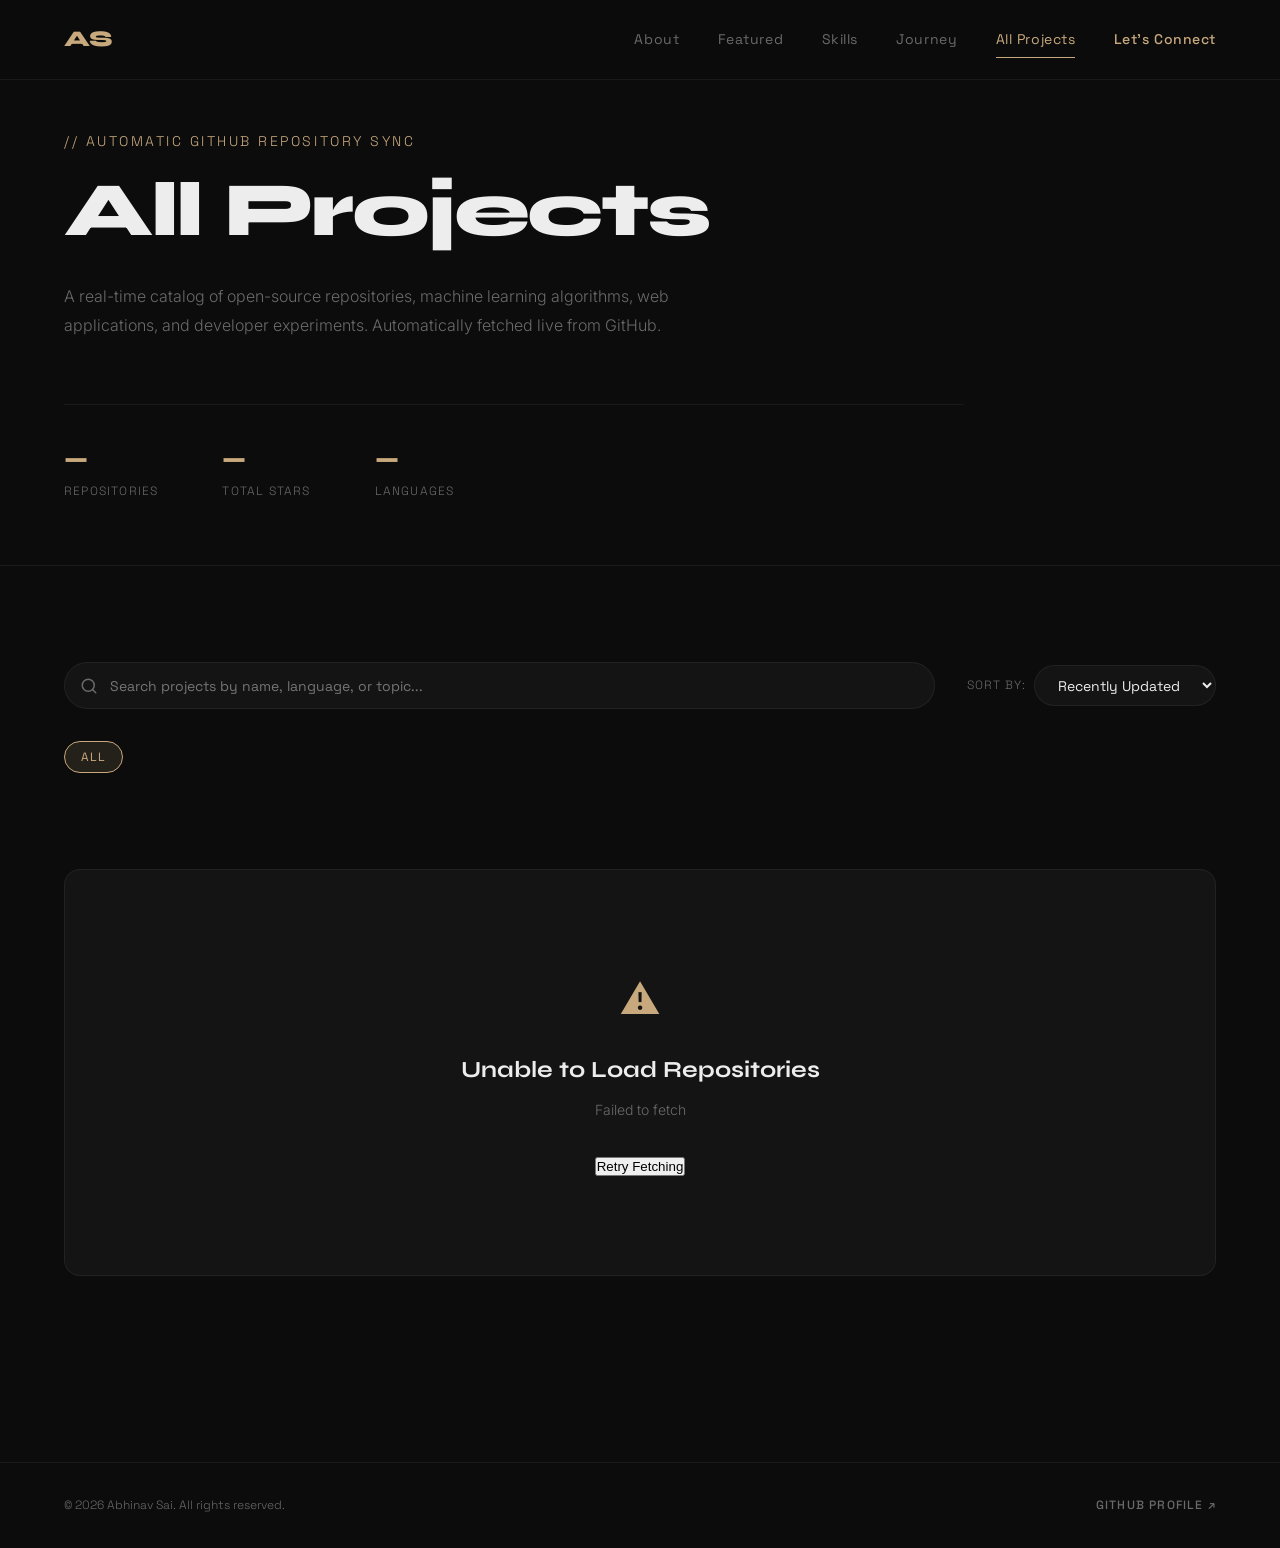
==== commit faf7f36f: "feat: add standalone projects.css for GitHub projects catalog page" ====
--- a/projects/index.html
+++ b/projects/index.html
@@ -20,24 +20,25 @@
   <link rel="preconnect" href="https://fonts.gstatic.com" crossorigin>
   <link href="https://fonts.googleapis.com/css2?family=Syne:wght@400;500;600;700;800&family=Inter:wght@300;400;500&family=Space+Grotesk:wght@400;500&display=swap" rel="stylesheet">
 
-  <!-- Styles -->
-  <link rel="stylesheet" href="../css/style.css">
+  <!-- Styles (Standalone Projects CSS) -->
+  <link rel="stylesheet" href="css/projects.css">
+  <link rel="stylesheet" href="../css/projects.css">
 </head>
 <body>
 
   <!-- ==================== NAVIGATION ==================== -->
   <header class="nav" id="nav">
     <div class="nav__inner">
-      <a href="../index.html" class="nav__logo">
+      <a href="https://abhinavsai.com/" class="nav__logo">
         <span>AS</span>
       </a>
       <nav class="nav__links" aria-label="Main navigation">
-        <a href="../index.html#about" class="nav__link">About</a>
-        <a href="../index.html#work" class="nav__link">Featured</a>
-        <a href="../index.html#services" class="nav__link">Skills</a>
-        <a href="../index.html#experience" class="nav__link">Journey</a>
+        <a href="https://abhinavsai.com/#about" class="nav__link">About</a>
+        <a href="https://abhinavsai.com/#work" class="nav__link">Featured</a>
+        <a href="https://abhinavsai.com/#services" class="nav__link">Skills</a>
+        <a href="https://abhinavsai.com/#experience" class="nav__link">Journey</a>
         <a href="index.html" class="nav__link is-active" style="color: var(--c-accent);">All Projects</a>
-        <a href="../index.html#contact" class="nav__link nav__link--cta">Let's Connect</a>
+        <a href="https://abhinavsai.com/#contact" class="nav__link nav__link--cta">Let's Connect</a>
       </nav>
       <button class="nav__hamburger" id="nav-hamburger" aria-label="Toggle navigation menu">
         <div class="nav__hamburger-lines">
@@ -51,12 +52,12 @@
   <!-- ==================== MOBILE MENU OVERLAY ==================== -->
   <div class="menu-overlay" id="menu-overlay">
     <nav class="menu-overlay__nav" aria-label="Mobile navigation">
-      <a href="../index.html#about" class="menu-overlay__link" data-index="01"><span>About</span></a>
-      <a href="../index.html#work" class="menu-overlay__link" data-index="02"><span>Featured</span></a>
-      <a href="../index.html#services" class="menu-overlay__link" data-index="03"><span>Skills</span></a>
-      <a href="../index.html#experience" class="menu-overlay__link" data-index="04"><span>Journey</span></a>
+      <a href="https://abhinavsai.com/#about" class="menu-overlay__link" data-index="01"><span>About</span></a>
+      <a href="https://abhinavsai.com/#work" class="menu-overlay__link" data-index="02"><span>Featured</span></a>
+      <a href="https://abhinavsai.com/#services" class="menu-overlay__link" data-index="03"><span>Skills</span></a>
+      <a href="https://abhinavsai.com/#experience" class="menu-overlay__link" data-index="04"><span>Journey</span></a>
       <a href="index.html" class="menu-overlay__link" data-index="05"><span style="color: var(--c-accent);">All Projects</span></a>
-      <a href="../index.html#contact" class="menu-overlay__link" data-index="06"><span>Contact</span></a>
+      <a href="https://abhinavsai.com/#contact" class="menu-overlay__link" data-index="06"><span>Contact</span></a>
     </nav>
     <div class="menu-overlay__footer">
       <div class="menu-overlay__footer-socials">
@@ -150,6 +151,7 @@
   </footer>
 
   <!-- Scripts -->
+  <script src="js/projects.js"></script>
   <script src="../js/projects.js"></script>
 </body>
 </html>
--- a/projects/css/projects.css
+++ b/projects/css/projects.css
@@ -0,0 +1,771 @@
+/* ==========================================================================
+   PROJECTS.CSS — Standalone Design System & Styling for Projects Catalog Page
+   Includes Full App Theme (Variables, Typography, Nav, Cards, Grid, Responsive)
+   ========================================================================== */
+
+/* =========================================
+   CUSTOM PROPERTIES & DESIGN TOKENS
+   ========================================= */
+:root {
+  /* Colors */
+  --c-bg:           #0c0c0c;
+  --c-bg-elevated:  #141414;
+  --c-border:       #1e1e1e;
+  --c-border-light: rgba(255, 255, 255, 0.06);
+  --c-text:         #ededed;
+  --c-text-muted:   #6a6a6a;
+  --c-accent:       #C8A97E;
+  --c-accent-light: #E0CDB5;
+  --c-white:        #ffffff;
+
+  /* Typography */
+  --f-heading:  'Syne', sans-serif;
+  --f-body:     'Inter', sans-serif;
+  --f-accent:   'Space Grotesk', sans-serif;
+
+  --fs-display: clamp(2.8rem, 6vw, 6rem);
+  --fs-h1:      clamp(2.2rem, 5vw, 5rem);
+  --fs-h2:      clamp(1.8rem, 3.5vw, 3.5rem);
+  --fs-h3:      clamp(1.2rem, 1.8vw, 1.6rem);
+  --fs-body:    clamp(0.95rem, 1.1vw, 1.125rem);
+  --fs-small:   0.875rem;
+  --fs-label:   0.75rem;
+
+  /* Spacing */
+  --space-xs:  0.5rem;
+  --space-sm:  1rem;
+  --space-md:  2rem;
+  --space-lg:  4rem;
+  --space-xl:  6rem;
+
+  --section-py: clamp(4rem, 10vh, 8rem);
+  --container-px: clamp(1.5rem, 5vw, 4rem);
+
+  /* Motion */
+  --ease-out-expo: cubic-bezier(0.16, 1, 0.3, 1);
+
+  /* Layout */
+  --nav-height: 80px;
+}
+
+/* =========================================
+   RESET & BASE STYLES
+   ========================================= */
+*, *::before, *::after {
+  margin: 0;
+  padding: 0;
+  box-sizing: border-box;
+}
+
+html {
+  -webkit-font-smoothing: antialiased;
+  -moz-osx-font-smoothing: grayscale;
+  text-rendering: optimizeLegibility;
+}
+
+body {
+  font-family: var(--f-body);
+  font-size: var(--fs-body);
+  font-weight: 300;
+  line-height: 1.7;
+  color: var(--c-text);
+  background: var(--c-bg);
+  min-height: 100vh;
+  overflow-x: hidden;
+}
+
+body.menu-open {
+  overflow: hidden;
+}
+
+a {
+  color: inherit;
+  text-decoration: none;
+}
+
+.container {
+  width: 100%;
+  max-width: 1400px;
+  margin: 0 auto;
+  padding: 0 var(--container-px);
+}
+
+/* =========================================
+   HEADER NAVIGATION
+   ========================================= */
+.nav {
+  position: fixed;
+  top: 0;
+  left: 0;
+  right: 0;
+  height: var(--nav-height);
+  z-index: 100;
+  background: rgba(12, 12, 12, 0.85);
+  backdrop-filter: blur(16px);
+  -webkit-backdrop-filter: blur(16px);
+  border-bottom: 1px solid var(--c-border-light);
+  transition: transform 0.4s var(--ease-out-expo), background 0.4s ease;
+}
+
+.nav__inner {
+  max-width: 1400px;
+  margin: 0 auto;
+  padding: 0 var(--container-px);
+  height: 100%;
+  display: flex;
+  align-items: center;
+  justify-content: space-between;
+}
+
+.nav__logo {
+  font-family: var(--f-heading);
+  font-size: 1.4rem;
+  font-weight: 800;
+  color: var(--c-text);
+  letter-spacing: -0.02em;
+  display: flex;
+  align-items: center;
+  gap: 0.2rem;
+}
+
+.nav__logo span {
+  color: var(--c-accent);
+}
+
+.nav__links {
+  display: flex;
+  align-items: center;
+  gap: clamp(1.5rem, 3vw, 2.5rem);
+}
+
+.nav__link {
+  font-family: var(--f-accent);
+  font-size: var(--fs-small);
+  font-weight: 400;
+  letter-spacing: 0.04em;
+  color: var(--c-text-muted);
+  transition: color 0.35s ease;
+  position: relative;
+  padding: 0.4rem 0;
+}
+
+.nav__link::after {
+  content: '';
+  position: absolute;
+  bottom: 0;
+  left: 0;
+  width: 100%;
+  height: 1px;
+  background: var(--c-accent);
+  transform: scaleX(0);
+  transform-origin: right;
+  transition: transform 0.4s var(--ease-out-expo);
+}
+
+.nav__link:hover,
+.nav__link.is-active {
+  color: var(--c-text);
+}
+
+.nav__link:hover::after,
+.nav__link.is-active::after {
+  transform: scaleX(1);
+  transform-origin: left;
+}
+
+.nav__link--cta {
+  color: var(--c-accent);
+  font-weight: 500;
+}
+
+.nav__hamburger {
+  display: none;
+  background: none;
+  border: none;
+  cursor: pointer;
+  padding: 0.5rem;
+  color: var(--c-text);
+  z-index: 1001;
+}
+
+.nav__hamburger-lines {
+  width: 24px;
+  height: 14px;
+  position: relative;
+  display: flex;
+  flex-direction: column;
+  justify-content: space-between;
+}
+
+.nav__hamburger-lines span {
+  display: block;
+  width: 100%;
+  height: 2px;
+  background: currentColor;
+  transition: transform 0.3s ease, opacity 0.3s ease;
+}
+
+/* Mobile responsive hamburger */
+@media (max-width: 768px) {
+  .nav__links {
+    display: none;
+  }
+  .nav__hamburger {
+    display: block;
+  }
+}
+
+/* =========================================
+   MOBILE OVERLAY MENU
+   ========================================= */
+.menu-overlay {
+  position: fixed;
+  inset: 0;
+  z-index: 999;
+  background: #0c0c0c;
+  display: flex;
+  flex-direction: column;
+  justify-content: center;
+  border-left: 1px solid var(--c-border);
+  padding: var(--space-xl) var(--container-px);
+  transform: translateX(100%);
+  opacity: 0;
+  visibility: hidden;
+  transition: transform 0.65s var(--ease-out-expo), opacity 0.65s var(--ease-out-expo), visibility 0s linear 0.65s;
+}
+
+.menu-overlay.is-open {
+  transform: translateX(0);
+  opacity: 1;
+  visibility: visible;
+  transition: transform 0.65s var(--ease-out-expo), opacity 0.65s var(--ease-out-expo), visibility 0s linear 0s;
+}
+
+.menu-overlay__nav {
+  display: flex;
+  flex-direction: column;
+  gap: 1rem;
+}
+
+.menu-overlay__link {
+  font-family: var(--f-heading);
+  font-size: clamp(2rem, 5vw, 3.5rem);
+  font-weight: 700;
+  color: var(--c-text);
+  transition: color 0.3s ease;
+}
+
+.menu-overlay__link:hover {
+  color: var(--c-accent);
+}
+
+.menu-overlay__footer {
+  margin-top: auto;
+  padding-top: var(--space-md);
+  border-top: 1px solid var(--c-border-light);
+  display: flex;
+  justify-content: space-between;
+  align-items: center;
+  color: var(--c-text-muted);
+  font-family: var(--f-accent);
+  font-size: var(--fs-small);
+}
+
+/* =========================================
+   PROJECTS HERO SECTION
+   ========================================= */
+.projects-hero {
+  padding-top: calc(var(--nav-height) + 50px);
+  padding-bottom: var(--space-lg);
+  border-bottom: 1px solid var(--c-border-light);
+  position: relative;
+  z-index: 2;
+}
+
+.projects-hero__header {
+  max-width: 900px;
+}
+
+.projects-hero__tag {
+  font-family: var(--f-accent);
+  font-size: var(--fs-small);
+  letter-spacing: 0.18em;
+  text-transform: uppercase;
+  color: var(--c-accent);
+  margin-bottom: var(--space-sm);
+  display: block;
+}
+
+.projects-hero__title {
+  font-family: var(--f-heading);
+  font-size: var(--fs-display);
+  font-weight: 800;
+  letter-spacing: -0.03em;
+  line-height: 1.05;
+  margin-bottom: var(--space-md);
+}
+
+.projects-hero__subtitle {
+  font-size: clamp(1rem, 1.2vw, 1.15rem);
+  color: var(--c-text-muted);
+  line-height: 1.8;
+  max-width: 680px;
+  margin-bottom: var(--space-lg);
+}
+
+/* Stats summary bar */
+.projects-stats {
+  display: flex;
+  gap: var(--space-lg);
+  flex-wrap: wrap;
+  padding-top: var(--space-md);
+  border-top: 1px solid var(--c-border-light);
+}
+
+.projects-stat {
+  display: flex;
+  flex-direction: column;
+}
+
+.projects-stat__num {
+  font-family: var(--f-heading);
+  font-size: clamp(1.4rem, 2vw, 1.8rem);
+  font-weight: 800;
+  color: var(--c-accent);
+}
+
+.projects-stat__label {
+  font-family: var(--f-accent);
+  font-size: var(--fs-label);
+  letter-spacing: 0.1em;
+  text-transform: uppercase;
+  color: var(--c-text-muted);
+}
+
+/* =========================================
+   TOOLBAR & FILTERS
+   ========================================= */
+.projects-toolbar {
+  padding: var(--space-md) 0;
+  margin-bottom: var(--space-lg);
+  display: flex;
+  flex-direction: column;
+  gap: var(--space-md);
+}
+
+.projects-toolbar__top {
+  display: flex;
+  gap: var(--space-md);
+  align-items: center;
+  justify-content: space-between;
+  flex-wrap: wrap;
+}
+
+.projects-search {
+  position: relative;
+  flex: 1;
+  min-width: 280px;
+}
+
+.projects-search input {
+  width: 100%;
+  padding: 0.85rem 1.2rem 0.85rem 2.8rem;
+  background: var(--c-bg-elevated);
+  border: 1px solid var(--c-border-light);
+  border-radius: 100px;
+  color: var(--c-text);
+  font-family: var(--f-accent);
+  font-size: var(--fs-small);
+  outline: none;
+  transition: border-color 0.3s ease, box-shadow 0.3s ease;
+}
+
+.projects-search input:focus {
+  border-color: var(--c-accent);
+  box-shadow: 0 0 0 3px rgba(200, 169, 126, 0.15);
+}
+
+.projects-search svg {
+  position: absolute;
+  left: 1rem;
+  top: 50%;
+  transform: translateY(-50%);
+  color: var(--c-text-muted);
+  pointer-events: none;
+}
+
+.projects-sort {
+  display: flex;
+  align-items: center;
+  gap: 0.5rem;
+}
+
+.projects-sort label {
+  font-family: var(--f-accent);
+  font-size: var(--fs-label);
+  letter-spacing: 0.08em;
+  text-transform: uppercase;
+  color: var(--c-text-muted);
+}
+
+.projects-sort select {
+  background: var(--c-bg-elevated);
+  border: 1px solid var(--c-border-light);
+  border-radius: 100px;
+  color: var(--c-text);
+  font-family: var(--f-accent);
+  font-size: var(--fs-small);
+  padding: 0.6rem 1.2rem;
+  outline: none;
+  cursor: pointer;
+  transition: border-color 0.3s ease;
+}
+
+.projects-sort select:focus {
+  border-color: var(--c-accent);
+}
+
+.projects-filters {
+  display: flex;
+  gap: 0.5rem;
+  flex-wrap: wrap;
+}
+
+.filter-pill {
+  font-family: var(--f-accent);
+  font-size: var(--fs-label);
+  letter-spacing: 0.08em;
+  text-transform: uppercase;
+  background: var(--c-bg-elevated);
+  border: 1px solid var(--c-border-light);
+  border-radius: 100px;
+  color: var(--c-text-muted);
+  padding: 0.45rem 1rem;
+  cursor: pointer;
+  transition: all 0.3s ease;
+}
+
+.filter-pill:hover,
+.filter-pill.is-active {
+  background: rgba(200, 169, 126, 0.12);
+  border-color: var(--c-accent);
+  color: var(--c-accent);
+}
+
+/* =========================================
+   PROJECTS GRID & CARDS
+   ========================================= */
+.projects-grid {
+  display: grid;
+  grid-template-columns: repeat(2, 1fr);
+  gap: var(--space-md);
+  margin-bottom: var(--space-xl);
+}
+
+@media (min-width: 1200px) {
+  .projects-grid {
+    grid-template-columns: repeat(3, 1fr);
+  }
+}
+
+@media (max-width: 768px) {
+  .projects-grid {
+    grid-template-columns: 1fr;
+  }
+}
+
+.repo-card {
+  background: var(--c-bg-elevated);
+  border: 1px solid var(--c-border-light);
+  border-radius: 16px;
+  padding: clamp(1.4rem, 2vw, 1.8rem);
+  display: flex;
+  flex-direction: column;
+  justify-content: space-between;
+  position: relative;
+  overflow: hidden;
+  text-decoration: none;
+  color: var(--c-text);
+  transition: transform 0.45s var(--ease-out-expo), border-color 0.35s ease, box-shadow 0.35s ease;
+}
+
+.repo-card:hover {
+  transform: translateY(-6px);
+  border-color: rgba(200, 169, 126, 0.3);
+  box-shadow: 0 16px 40px -10px rgba(0, 0, 0, 0.4);
+}
+
+/* Cursor spotlight on hover */
+.repo-card::before {
+  content: '';
+  position: absolute;
+  inset: 0;
+  background: radial-gradient(
+    circle 280px at var(--mx, 50%) var(--my, 50%),
+    rgba(200, 169, 126, 0.10) 0%,
+    rgba(200, 169, 126, 0.03) 50%,
+    transparent 70%
+  );
+  opacity: 0;
+  transition: opacity 0.4s ease;
+  pointer-events: none;
+  z-index: 0;
+}
+
+.repo-card:hover::before {
+  opacity: 1;
+}
+
+.repo-card::after {
+  content: '';
+  position: absolute;
+  left: 0;
+  top: 15%;
+  bottom: 15%;
+  width: 3px;
+  background: var(--c-border);
+  border-radius: 2px;
+  transition: background 0.4s ease;
+}
+
+.repo-card:hover::after {
+  background: var(--c-accent);
+}
+
+.repo-card > * {
+  position: relative;
+  z-index: 1;
+}
+
+.repo-card__header {
+  display: flex;
+  align-items: flex-start;
+  justify-content: space-between;
+  gap: 0.75rem;
+  margin-bottom: 0.6rem;
+}
+
+.repo-card__name {
+  font-family: var(--f-heading);
+  font-size: clamp(1.1rem, 1.4vw, 1.3rem);
+  font-weight: 700;
+  line-height: 1.25;
+  letter-spacing: -0.01em;
+  color: var(--c-text);
+  transition: color 0.3s ease;
+  word-break: break-word;
+}
+
+.repo-card:hover .repo-card__name {
+  color: var(--c-accent);
+}
+
+.repo-card__gh-icon {
+  color: var(--c-text-muted);
+  opacity: 0.5;
+  flex-shrink: 0;
+  transition: opacity 0.3s ease, color 0.3s ease, transform 0.3s ease;
+}
+
+.repo-card:hover .repo-card__gh-icon {
+  opacity: 1;
+  color: var(--c-accent);
+  transform: scale(1.1);
+}
+
+.repo-card__desc {
+  font-size: var(--fs-small);
+  color: var(--c-text-muted);
+  line-height: 1.65;
+  margin-bottom: var(--space-md);
+  display: -webkit-box;
+  -webkit-line-clamp: 3;
+  -webkit-box-orient: vertical;
+  overflow: hidden;
+}
+
+.repo-card__topics {
+  display: flex;
+  flex-wrap: wrap;
+  gap: 0.4rem;
+  margin-bottom: var(--space-md);
+}
+
+.repo-topic {
+  font-family: var(--f-accent);
+  font-size: 10px;
+  letter-spacing: 0.05em;
+  color: var(--c-text-muted);
+  background: rgba(255, 255, 255, 0.04);
+  border: 1px solid var(--c-border-light);
+  border-radius: 100px;
+  padding: 0.2rem 0.55rem;
+}
+
+.repo-card__footer {
+  display: flex;
+  align-items: center;
+  justify-content: space-between;
+  padding-top: var(--space-sm);
+  border-top: 1px solid var(--c-border-light);
+  gap: 0.5rem;
+  flex-wrap: wrap;
+}
+
+.repo-card__meta-left {
+  display: flex;
+  align-items: center;
+  gap: 0.85rem;
+  font-family: var(--f-accent);
+  font-size: var(--fs-label);
+  color: var(--c-text-muted);
+}
+
+.repo-card__lang {
+  display: flex;
+  align-items: center;
+  gap: 0.35rem;
+  font-weight: 500;
+}
+
+.repo-card__lang-dot {
+  width: 8px;
+  height: 8px;
+  border-radius: 50%;
+  background: var(--c-accent);
+}
+
+.repo-card__stars,
+.repo-card__forks {
+  display: flex;
+  align-items: center;
+  gap: 0.25rem;
+}
+
+.repo-card__updated {
+  font-family: var(--f-accent);
+  font-size: 10px;
+  letter-spacing: 0.05em;
+  color: var(--c-text-muted);
+  opacity: 0.6;
+}
+
+.repo-card__btn {
+  display: inline-flex;
+  align-items: center;
+  gap: 0.35rem;
+  font-family: var(--f-accent);
+  font-size: var(--fs-label);
+  letter-spacing: 0.08em;
+  text-transform: uppercase;
+  color: var(--c-accent);
+  font-weight: 500;
+  margin-top: var(--space-md);
+  align-self: flex-start;
+  transition: transform 0.3s ease;
+}
+
+.repo-card:hover .repo-card__btn {
+  transform: translateX(4px);
+}
+
+/* Loading Skeleton State */
+.skeleton-card {
+  background: var(--c-bg-elevated);
+  border: 1px solid var(--c-border-light);
+  border-radius: 16px;
+  padding: clamp(1.4rem, 2vw, 1.8rem);
+  height: 240px;
+  display: flex;
+  flex-direction: column;
+  justify-content: space-between;
+  position: relative;
+  overflow: hidden;
+}
+
+.skeleton-box {
+  background: linear-gradient(90deg, rgba(255,255,255,0.03) 25%, rgba(255,255,255,0.08) 50%, rgba(255,255,255,0.03) 75%);
+  background-size: 200% 100%;
+  animation: skeleton-shimmer 1.8s infinite ease-in-out;
+  border-radius: 4px;
+}
+
+@keyframes skeleton-shimmer {
+  0% { background-position: 200% 0; }
+  100% { background-position: -200% 0; }
+}
+
+.skeleton-title { height: 24px; width: 65%; margin-bottom: 12px; }
+.skeleton-text-1 { height: 14px; width: 90%; margin-bottom: 8px; }
+.skeleton-text-2 { height: 14px; width: 75%; margin-bottom: 16px; }
+.skeleton-meta { height: 16px; width: 40%; }
+
+/* Error & Empty States */
+.projects-error,
+.projects-empty {
+  text-align: center;
+  padding: var(--space-xl) var(--space-md);
+  background: var(--c-bg-elevated);
+  border: 1px solid var(--c-border-light);
+  border-radius: 16px;
+  grid-column: 1 / -1;
+}
+
+.projects-error__icon,
+.projects-empty__icon {
+  font-size: 2.5rem;
+  margin-bottom: var(--space-sm);
+  color: var(--c-accent);
+}
+
+.projects-error__title,
+.projects-empty__title {
+  font-family: var(--f-heading);
+  font-size: var(--fs-h3);
+  font-weight: 700;
+  margin-bottom: var(--space-xs);
+}
+
+.projects-error__text,
+.projects-empty__text {
+  color: var(--c-text-muted);
+  font-size: var(--fs-small);
+  margin-bottom: var(--space-md);
+}
+
+/* =========================================
+   FOOTER
+   ========================================= */
+.footer {
+  border-top: 1px solid var(--c-border-light);
+  padding: var(--space-md) 0;
+  background: var(--c-bg);
+}
+
+.footer__inner {
+  display: flex;
+  align-items: center;
+  justify-content: space-between;
+  flex-wrap: wrap;
+  gap: var(--space-sm);
+}
+
+.footer__copy {
+  font-family: var(--f-accent);
+  font-size: var(--fs-label);
+  color: var(--c-text-muted);
+}
+
+.creds__linkedin {
+  font-family: var(--f-accent);
+  font-size: var(--fs-label);
+  font-weight: 500;
+  letter-spacing: 0.1em;
+  text-transform: uppercase;
+  color: var(--c-text-muted);
+  transition: color 0.3s ease;
+}
+
+.creds__linkedin:hover {
+  color: var(--c-accent);
+}
--- a/css/projects.css
+++ b/css/projects.css
@@ -0,0 +1,771 @@
+/* ==========================================================================
+   PROJECTS.CSS — Standalone Design System & Styling for Projects Catalog Page
+   Includes Full App Theme (Variables, Typography, Nav, Cards, Grid, Responsive)
+   ========================================================================== */
+
+/* =========================================
+   CUSTOM PROPERTIES & DESIGN TOKENS
+   ========================================= */
+:root {
+  /* Colors */
+  --c-bg:           #0c0c0c;
+  --c-bg-elevated:  #141414;
+  --c-border:       #1e1e1e;
+  --c-border-light: rgba(255, 255, 255, 0.06);
+  --c-text:         #ededed;
+  --c-text-muted:   #6a6a6a;
+  --c-accent:       #C8A97E;
+  --c-accent-light: #E0CDB5;
+  --c-white:        #ffffff;
+
+  /* Typography */
+  --f-heading:  'Syne', sans-serif;
+  --f-body:     'Inter', sans-serif;
+  --f-accent:   'Space Grotesk', sans-serif;
+
+  --fs-display: clamp(2.8rem, 6vw, 6rem);
+  --fs-h1:      clamp(2.2rem, 5vw, 5rem);
+  --fs-h2:      clamp(1.8rem, 3.5vw, 3.5rem);
+  --fs-h3:      clamp(1.2rem, 1.8vw, 1.6rem);
+  --fs-body:    clamp(0.95rem, 1.1vw, 1.125rem);
+  --fs-small:   0.875rem;
+  --fs-label:   0.75rem;
+
+  /* Spacing */
+  --space-xs:  0.5rem;
+  --space-sm:  1rem;
+  --space-md:  2rem;
+  --space-lg:  4rem;
+  --space-xl:  6rem;
+
+  --section-py: clamp(4rem, 10vh, 8rem);
+  --container-px: clamp(1.5rem, 5vw, 4rem);
+
+  /* Motion */
+  --ease-out-expo: cubic-bezier(0.16, 1, 0.3, 1);
+
+  /* Layout */
+  --nav-height: 80px;
+}
+
+/* =========================================
+   RESET & BASE STYLES
+   ========================================= */
+*, *::before, *::after {
+  margin: 0;
+  padding: 0;
+  box-sizing: border-box;
+}
+
+html {
+  -webkit-font-smoothing: antialiased;
+  -moz-osx-font-smoothing: grayscale;
+  text-rendering: optimizeLegibility;
+}
+
+body {
+  font-family: var(--f-body);
+  font-size: var(--fs-body);
+  font-weight: 300;
+  line-height: 1.7;
+  color: var(--c-text);
+  background: var(--c-bg);
+  min-height: 100vh;
+  overflow-x: hidden;
+}
+
+body.menu-open {
+  overflow: hidden;
+}
+
+a {
+  color: inherit;
+  text-decoration: none;
+}
+
+.container {
+  width: 100%;
+  max-width: 1400px;
+  margin: 0 auto;
+  padding: 0 var(--container-px);
+}
+
+/* =========================================
+   HEADER NAVIGATION
+   ========================================= */
+.nav {
+  position: fixed;
+  top: 0;
+  left: 0;
+  right: 0;
+  height: var(--nav-height);
+  z-index: 100;
+  background: rgba(12, 12, 12, 0.85);
+  backdrop-filter: blur(16px);
+  -webkit-backdrop-filter: blur(16px);
+  border-bottom: 1px solid var(--c-border-light);
+  transition: transform 0.4s var(--ease-out-expo), background 0.4s ease;
+}
+
+.nav__inner {
+  max-width: 1400px;
+  margin: 0 auto;
+  padding: 0 var(--container-px);
+  height: 100%;
+  display: flex;
+  align-items: center;
+  justify-content: space-between;
+}
+
+.nav__logo {
+  font-family: var(--f-heading);
+  font-size: 1.4rem;
+  font-weight: 800;
+  color: var(--c-text);
+  letter-spacing: -0.02em;
+  display: flex;
+  align-items: center;
+  gap: 0.2rem;
+}
+
+.nav__logo span {
+  color: var(--c-accent);
+}
+
+.nav__links {
+  display: flex;
+  align-items: center;
+  gap: clamp(1.5rem, 3vw, 2.5rem);
+}
+
+.nav__link {
+  font-family: var(--f-accent);
+  font-size: var(--fs-small);
+  font-weight: 400;
+  letter-spacing: 0.04em;
+  color: var(--c-text-muted);
+  transition: color 0.35s ease;
+  position: relative;
+  padding: 0.4rem 0;
+}
+
+.nav__link::after {
+  content: '';
+  position: absolute;
+  bottom: 0;
+  left: 0;
+  width: 100%;
+  height: 1px;
+  background: var(--c-accent);
+  transform: scaleX(0);
+  transform-origin: right;
+  transition: transform 0.4s var(--ease-out-expo);
+}
+
+.nav__link:hover,
+.nav__link.is-active {
+  color: var(--c-text);
+}
+
+.nav__link:hover::after,
+.nav__link.is-active::after {
+  transform: scaleX(1);
+  transform-origin: left;
+}
+
+.nav__link--cta {
+  color: var(--c-accent);
+  font-weight: 500;
+}
+
+.nav__hamburger {
+  display: none;
+  background: none;
+  border: none;
+  cursor: pointer;
+  padding: 0.5rem;
+  color: var(--c-text);
+  z-index: 1001;
+}
+
+.nav__hamburger-lines {
+  width: 24px;
+  height: 14px;
+  position: relative;
+  display: flex;
+  flex-direction: column;
+  justify-content: space-between;
+}
+
+.nav__hamburger-lines span {
+  display: block;
+  width: 100%;
+  height: 2px;
+  background: currentColor;
+  transition: transform 0.3s ease, opacity 0.3s ease;
+}
+
+/* Mobile responsive hamburger */
+@media (max-width: 768px) {
+  .nav__links {
+    display: none;
+  }
+  .nav__hamburger {
+    display: block;
+  }
+}
+
+/* =========================================
+   MOBILE OVERLAY MENU
+   ========================================= */
+.menu-overlay {
+  position: fixed;
+  inset: 0;
+  z-index: 999;
+  background: #0c0c0c;
+  display: flex;
+  flex-direction: column;
+  justify-content: center;
+  border-left: 1px solid var(--c-border);
+  padding: var(--space-xl) var(--container-px);
+  transform: translateX(100%);
+  opacity: 0;
+  visibility: hidden;
+  transition: transform 0.65s var(--ease-out-expo), opacity 0.65s var(--ease-out-expo), visibility 0s linear 0.65s;
+}
+
+.menu-overlay.is-open {
+  transform: translateX(0);
+  opacity: 1;
+  visibility: visible;
+  transition: transform 0.65s var(--ease-out-expo), opacity 0.65s var(--ease-out-expo), visibility 0s linear 0s;
+}
+
+.menu-overlay__nav {
+  display: flex;
+  flex-direction: column;
+  gap: 1rem;
+}
+
+.menu-overlay__link {
+  font-family: var(--f-heading);
+  font-size: clamp(2rem, 5vw, 3.5rem);
+  font-weight: 700;
+  color: var(--c-text);
+  transition: color 0.3s ease;
+}
+
+.menu-overlay__link:hover {
+  color: var(--c-accent);
+}
+
+.menu-overlay__footer {
+  margin-top: auto;
+  padding-top: var(--space-md);
+  border-top: 1px solid var(--c-border-light);
+  display: flex;
+  justify-content: space-between;
+  align-items: center;
+  color: var(--c-text-muted);
+  font-family: var(--f-accent);
+  font-size: var(--fs-small);
+}
+
+/* =========================================
+   PROJECTS HERO SECTION
+   ========================================= */
+.projects-hero {
+  padding-top: calc(var(--nav-height) + 50px);
+  padding-bottom: var(--space-lg);
+  border-bottom: 1px solid var(--c-border-light);
+  position: relative;
+  z-index: 2;
+}
+
+.projects-hero__header {
+  max-width: 900px;
+}
+
+.projects-hero__tag {
+  font-family: var(--f-accent);
+  font-size: var(--fs-small);
+  letter-spacing: 0.18em;
+  text-transform: uppercase;
+  color: var(--c-accent);
+  margin-bottom: var(--space-sm);
+  display: block;
+}
+
+.projects-hero__title {
+  font-family: var(--f-heading);
+  font-size: var(--fs-display);
+  font-weight: 800;
+  letter-spacing: -0.03em;
+  line-height: 1.05;
+  margin-bottom: var(--space-md);
+}
+
+.projects-hero__subtitle {
+  font-size: clamp(1rem, 1.2vw, 1.15rem);
+  color: var(--c-text-muted);
+  line-height: 1.8;
+  max-width: 680px;
+  margin-bottom: var(--space-lg);
+}
+
+/* Stats summary bar */
+.projects-stats {
+  display: flex;
+  gap: var(--space-lg);
+  flex-wrap: wrap;
+  padding-top: var(--space-md);
+  border-top: 1px solid var(--c-border-light);
+}
+
+.projects-stat {
+  display: flex;
+  flex-direction: column;
+}
+
+.projects-stat__num {
+  font-family: var(--f-heading);
+  font-size: clamp(1.4rem, 2vw, 1.8rem);
+  font-weight: 800;
+  color: var(--c-accent);
+}
+
+.projects-stat__label {
+  font-family: var(--f-accent);
+  font-size: var(--fs-label);
+  letter-spacing: 0.1em;
+  text-transform: uppercase;
+  color: var(--c-text-muted);
+}
+
+/* =========================================
+   TOOLBAR & FILTERS
+   ========================================= */
+.projects-toolbar {
+  padding: var(--space-md) 0;
+  margin-bottom: var(--space-lg);
+  display: flex;
+  flex-direction: column;
+  gap: var(--space-md);
+}
+
+.projects-toolbar__top {
+  display: flex;
+  gap: var(--space-md);
+  align-items: center;
+  justify-content: space-between;
+  flex-wrap: wrap;
+}
+
+.projects-search {
+  position: relative;
+  flex: 1;
+  min-width: 280px;
+}
+
+.projects-search input {
+  width: 100%;
+  padding: 0.85rem 1.2rem 0.85rem 2.8rem;
+  background: var(--c-bg-elevated);
+  border: 1px solid var(--c-border-light);
+  border-radius: 100px;
+  color: var(--c-text);
+  font-family: var(--f-accent);
+  font-size: var(--fs-small);
+  outline: none;
+  transition: border-color 0.3s ease, box-shadow 0.3s ease;
+}
+
+.projects-search input:focus {
+  border-color: var(--c-accent);
+  box-shadow: 0 0 0 3px rgba(200, 169, 126, 0.15);
+}
+
+.projects-search svg {
+  position: absolute;
+  left: 1rem;
+  top: 50%;
+  transform: translateY(-50%);
+  color: var(--c-text-muted);
+  pointer-events: none;
+}
+
+.projects-sort {
+  display: flex;
+  align-items: center;
+  gap: 0.5rem;
+}
+
+.projects-sort label {
+  font-family: var(--f-accent);
+  font-size: var(--fs-label);
+  letter-spacing: 0.08em;
+  text-transform: uppercase;
+  color: var(--c-text-muted);
+}
+
+.projects-sort select {
+  background: var(--c-bg-elevated);
+  border: 1px solid var(--c-border-light);
+  border-radius: 100px;
+  color: var(--c-text);
+  font-family: var(--f-accent);
+  font-size: var(--fs-small);
+  padding: 0.6rem 1.2rem;
+  outline: none;
+  cursor: pointer;
+  transition: border-color 0.3s ease;
+}
+
+.projects-sort select:focus {
+  border-color: var(--c-accent);
+}
+
+.projects-filters {
+  display: flex;
+  gap: 0.5rem;
+  flex-wrap: wrap;
+}
+
+.filter-pill {
+  font-family: var(--f-accent);
+  font-size: var(--fs-label);
+  letter-spacing: 0.08em;
+  text-transform: uppercase;
+  background: var(--c-bg-elevated);
+  border: 1px solid var(--c-border-light);
+  border-radius: 100px;
+  color: var(--c-text-muted);
+  padding: 0.45rem 1rem;
+  cursor: pointer;
+  transition: all 0.3s ease;
+}
+
+.filter-pill:hover,
+.filter-pill.is-active {
+  background: rgba(200, 169, 126, 0.12);
+  border-color: var(--c-accent);
+  color: var(--c-accent);
+}
+
+/* =========================================
+   PROJECTS GRID & CARDS
+   ========================================= */
+.projects-grid {
+  display: grid;
+  grid-template-columns: repeat(2, 1fr);
+  gap: var(--space-md);
+  margin-bottom: var(--space-xl);
+}
+
+@media (min-width: 1200px) {
+  .projects-grid {
+    grid-template-columns: repeat(3, 1fr);
+  }
+}
+
+@media (max-width: 768px) {
+  .projects-grid {
+    grid-template-columns: 1fr;
+  }
+}
+
+.repo-card {
+  background: var(--c-bg-elevated);
+  border: 1px solid var(--c-border-light);
+  border-radius: 16px;
+  padding: clamp(1.4rem, 2vw, 1.8rem);
+  display: flex;
+  flex-direction: column;
+  justify-content: space-between;
+  position: relative;
+  overflow: hidden;
+  text-decoration: none;
+  color: var(--c-text);
+  transition: transform 0.45s var(--ease-out-expo), border-color 0.35s ease, box-shadow 0.35s ease;
+}
+
+.repo-card:hover {
+  transform: translateY(-6px);
+  border-color: rgba(200, 169, 126, 0.3);
+  box-shadow: 0 16px 40px -10px rgba(0, 0, 0, 0.4);
+}
+
+/* Cursor spotlight on hover */
+.repo-card::before {
+  content: '';
+  position: absolute;
+  inset: 0;
+  background: radial-gradient(
+    circle 280px at var(--mx, 50%) var(--my, 50%),
+    rgba(200, 169, 126, 0.10) 0%,
+    rgba(200, 169, 126, 0.03) 50%,
+    transparent 70%
+  );
+  opacity: 0;
+  transition: opacity 0.4s ease;
+  pointer-events: none;
+  z-index: 0;
+}
+
+.repo-card:hover::before {
+  opacity: 1;
+}
+
+.repo-card::after {
+  content: '';
+  position: absolute;
+  left: 0;
+  top: 15%;
+  bottom: 15%;
+  width: 3px;
+  background: var(--c-border);
+  border-radius: 2px;
+  transition: background 0.4s ease;
+}
+
+.repo-card:hover::after {
+  background: var(--c-accent);
+}
+
+.repo-card > * {
+  position: relative;
+  z-index: 1;
+}
+
+.repo-card__header {
+  display: flex;
+  align-items: flex-start;
+  justify-content: space-between;
+  gap: 0.75rem;
+  margin-bottom: 0.6rem;
+}
+
+.repo-card__name {
+  font-family: var(--f-heading);
+  font-size: clamp(1.1rem, 1.4vw, 1.3rem);
+  font-weight: 700;
+  line-height: 1.25;
+  letter-spacing: -0.01em;
+  color: var(--c-text);
+  transition: color 0.3s ease;
+  word-break: break-word;
+}
+
+.repo-card:hover .repo-card__name {
+  color: var(--c-accent);
+}
+
+.repo-card__gh-icon {
+  color: var(--c-text-muted);
+  opacity: 0.5;
+  flex-shrink: 0;
+  transition: opacity 0.3s ease, color 0.3s ease, transform 0.3s ease;
+}
+
+.repo-card:hover .repo-card__gh-icon {
+  opacity: 1;
+  color: var(--c-accent);
+  transform: scale(1.1);
+}
+
+.repo-card__desc {
+  font-size: var(--fs-small);
+  color: var(--c-text-muted);
+  line-height: 1.65;
+  margin-bottom: var(--space-md);
+  display: -webkit-box;
+  -webkit-line-clamp: 3;
+  -webkit-box-orient: vertical;
+  overflow: hidden;
+}
+
+.repo-card__topics {
+  display: flex;
+  flex-wrap: wrap;
+  gap: 0.4rem;
+  margin-bottom: var(--space-md);
+}
+
+.repo-topic {
+  font-family: var(--f-accent);
+  font-size: 10px;
+  letter-spacing: 0.05em;
+  color: var(--c-text-muted);
+  background: rgba(255, 255, 255, 0.04);
+  border: 1px solid var(--c-border-light);
+  border-radius: 100px;
+  padding: 0.2rem 0.55rem;
+}
+
+.repo-card__footer {
+  display: flex;
+  align-items: center;
+  justify-content: space-between;
+  padding-top: var(--space-sm);
+  border-top: 1px solid var(--c-border-light);
+  gap: 0.5rem;
+  flex-wrap: wrap;
+}
+
+.repo-card__meta-left {
+  display: flex;
+  align-items: center;
+  gap: 0.85rem;
+  font-family: var(--f-accent);
+  font-size: var(--fs-label);
+  color: var(--c-text-muted);
+}
+
+.repo-card__lang {
+  display: flex;
+  align-items: center;
+  gap: 0.35rem;
+  font-weight: 500;
+}
+
+.repo-card__lang-dot {
+  width: 8px;
+  height: 8px;
+  border-radius: 50%;
+  background: var(--c-accent);
+}
+
+.repo-card__stars,
+.repo-card__forks {
+  display: flex;
+  align-items: center;
+  gap: 0.25rem;
+}
+
+.repo-card__updated {
+  font-family: var(--f-accent);
+  font-size: 10px;
+  letter-spacing: 0.05em;
+  color: var(--c-text-muted);
+  opacity: 0.6;
+}
+
+.repo-card__btn {
+  display: inline-flex;
+  align-items: center;
+  gap: 0.35rem;
+  font-family: var(--f-accent);
+  font-size: var(--fs-label);
+  letter-spacing: 0.08em;
+  text-transform: uppercase;
+  color: var(--c-accent);
+  font-weight: 500;
+  margin-top: var(--space-md);
+  align-self: flex-start;
+  transition: transform 0.3s ease;
+}
+
+.repo-card:hover .repo-card__btn {
+  transform: translateX(4px);
+}
+
+/* Loading Skeleton State */
+.skeleton-card {
+  background: var(--c-bg-elevated);
+  border: 1px solid var(--c-border-light);
+  border-radius: 16px;
+  padding: clamp(1.4rem, 2vw, 1.8rem);
+  height: 240px;
+  display: flex;
+  flex-direction: column;
+  justify-content: space-between;
+  position: relative;
+  overflow: hidden;
+}
+
+.skeleton-box {
+  background: linear-gradient(90deg, rgba(255,255,255,0.03) 25%, rgba(255,255,255,0.08) 50%, rgba(255,255,255,0.03) 75%);
+  background-size: 200% 100%;
+  animation: skeleton-shimmer 1.8s infinite ease-in-out;
+  border-radius: 4px;
+}
+
+@keyframes skeleton-shimmer {
+  0% { background-position: 200% 0; }
+  100% { background-position: -200% 0; }
+}
+
+.skeleton-title { height: 24px; width: 65%; margin-bottom: 12px; }
+.skeleton-text-1 { height: 14px; width: 90%; margin-bottom: 8px; }
+.skeleton-text-2 { height: 14px; width: 75%; margin-bottom: 16px; }
+.skeleton-meta { height: 16px; width: 40%; }
+
+/* Error & Empty States */
+.projects-error,
+.projects-empty {
+  text-align: center;
+  padding: var(--space-xl) var(--space-md);
+  background: var(--c-bg-elevated);
+  border: 1px solid var(--c-border-light);
+  border-radius: 16px;
+  grid-column: 1 / -1;
+}
+
+.projects-error__icon,
+.projects-empty__icon {
+  font-size: 2.5rem;
+  margin-bottom: var(--space-sm);
+  color: var(--c-accent);
+}
+
+.projects-error__title,
+.projects-empty__title {
+  font-family: var(--f-heading);
+  font-size: var(--fs-h3);
+  font-weight: 700;
+  margin-bottom: var(--space-xs);
+}
+
+.projects-error__text,
+.projects-empty__text {
+  color: var(--c-text-muted);
+  font-size: var(--fs-small);
+  margin-bottom: var(--space-md);
+}
+
+/* =========================================
+   FOOTER
+   ========================================= */
+.footer {
+  border-top: 1px solid var(--c-border-light);
+  padding: var(--space-md) 0;
+  background: var(--c-bg);
+}
+
+.footer__inner {
+  display: flex;
+  align-items: center;
+  justify-content: space-between;
+  flex-wrap: wrap;
+  gap: var(--space-sm);
+}
+
+.footer__copy {
+  font-family: var(--f-accent);
+  font-size: var(--fs-label);
+  color: var(--c-text-muted);
+}
+
+.creds__linkedin {
+  font-family: var(--f-accent);
+  font-size: var(--fs-label);
+  font-weight: 500;
+  letter-spacing: 0.1em;
+  text-transform: uppercase;
+  color: var(--c-text-muted);
+  transition: color 0.3s ease;
+}
+
+.creds__linkedin:hover {
+  color: var(--c-accent);
+}
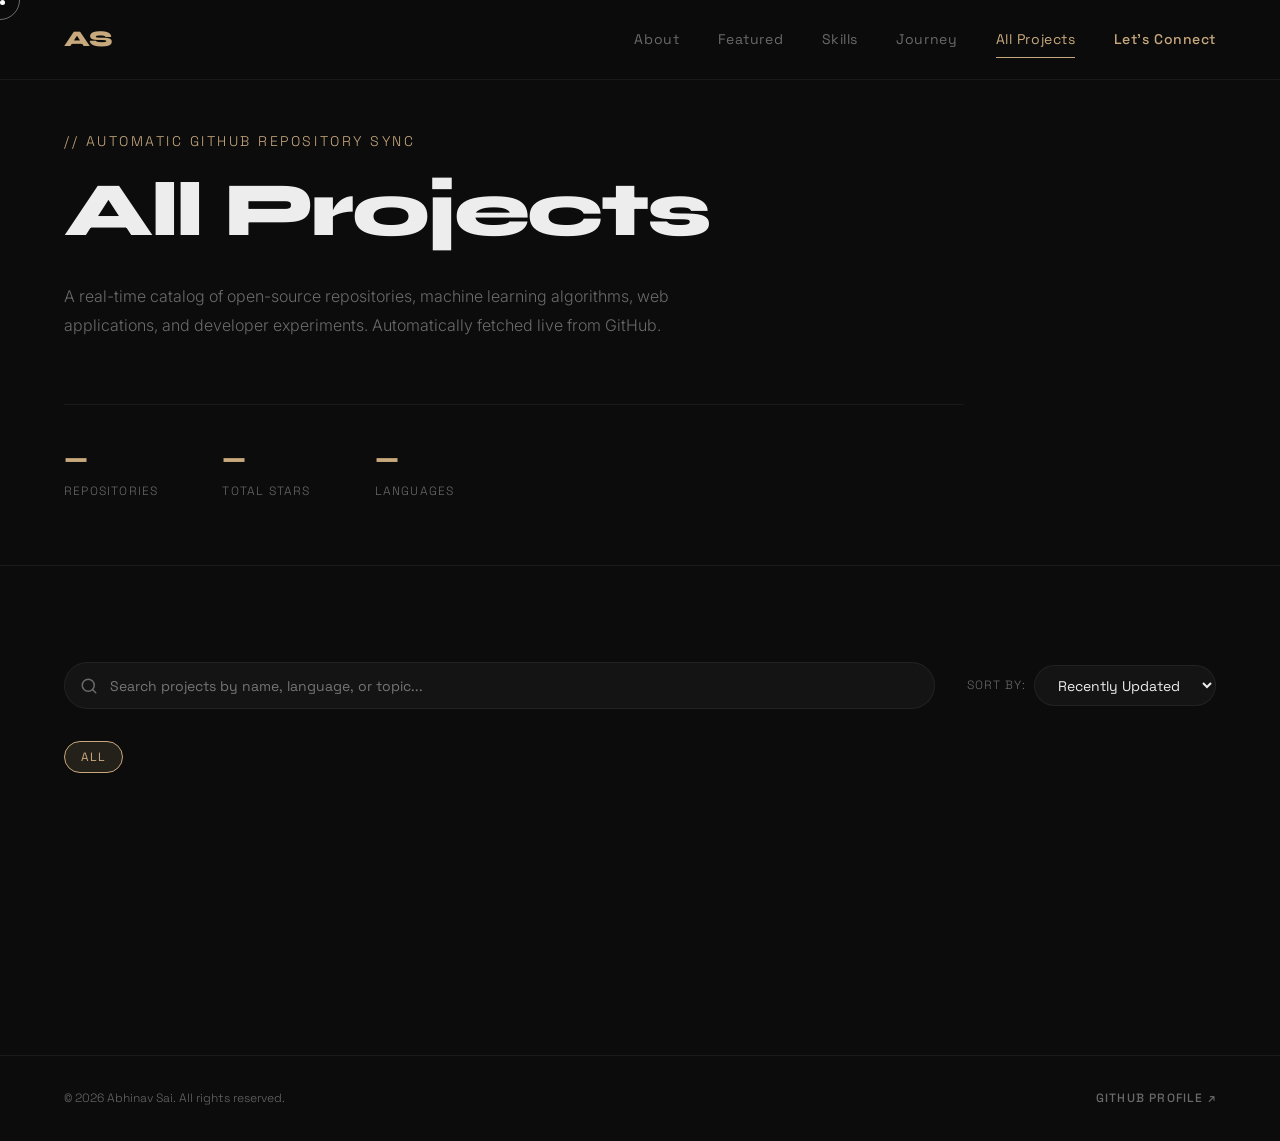
==== commit cccde6ab: "feat: add dedicated blog page, update hackathons count to 3, rename Qualium AI, and add custom curso" ====
--- a/projects/index.html
+++ b/projects/index.html
@@ -25,6 +25,12 @@
   <link rel="stylesheet" href="../css/projects.css">
 </head>
 <body>
+  <!-- ==================== CUSTOM CURSOR ==================== -->
+  <div class="cursor" id="cursor">
+    <div class="cursor__circle"></div>
+    <span class="cursor__label"></span>
+  </div>
+  <div class="cursor-dot" id="cursor-dot"></div>
 
   <!-- ==================== NAVIGATION ==================== -->
   <header class="nav" id="nav">
--- a/projects/css/projects.css
+++ b/projects/css/projects.css
@@ -46,6 +46,81 @@
 
   /* Layout */
   --nav-height: 80px;
+}
+
+/* =========================================
+   CUSTOM CURSOR
+   ========================================= */
+.cursor {
+  position: fixed;
+  top: 0;
+  left: 0;
+  pointer-events: none;
+  z-index: 10000;
+  will-change: transform;
+}
+
+.cursor__circle {
+  width: 40px;
+  height: 40px;
+  border: 1px solid rgba(255, 255, 255, 0.4);
+  border-radius: 50%;
+  transform: translate(-50%, -50%);
+  transition:
+    width 0.45s var(--ease-out-expo),
+    height 0.45s var(--ease-out-expo),
+    background 0.35s ease,
+    border-color 0.35s ease;
+  display: flex;
+  align-items: center;
+  justify-content: center;
+}
+
+.cursor__label {
+  position: absolute;
+  top: 50%;
+  left: 50%;
+  transform: translate(-50%, -50%);
+  font-family: var(--f-accent);
+  font-size: 11px;
+  font-weight: 500;
+  letter-spacing: 0.12em;
+  text-transform: uppercase;
+  color: var(--c-bg);
+  opacity: 0;
+  transition: opacity 0.3s ease;
+  white-space: nowrap;
+  pointer-events: none;
+}
+
+.cursor.is-hovering .cursor__circle {
+  width: 60px;
+  height: 60px;
+  border-color: rgba(255, 255, 255, 0.25);
+  background: rgba(255, 255, 255, 0.04);
+}
+
+.cursor.has-label .cursor__circle {
+  width: 90px;
+  height: 90px;
+  background: var(--c-accent);
+  border-color: transparent;
+}
+
+.cursor.has-label .cursor__label {
+  opacity: 1;
+}
+
+.cursor-dot {
+  position: fixed;
+  top: 0;
+  left: 0;
+  width: 5px;
+  height: 5px;
+  background: var(--c-white);
+  border-radius: 50%;
+  pointer-events: none;
+  z-index: 10001;
 }
 
 /* =========================================
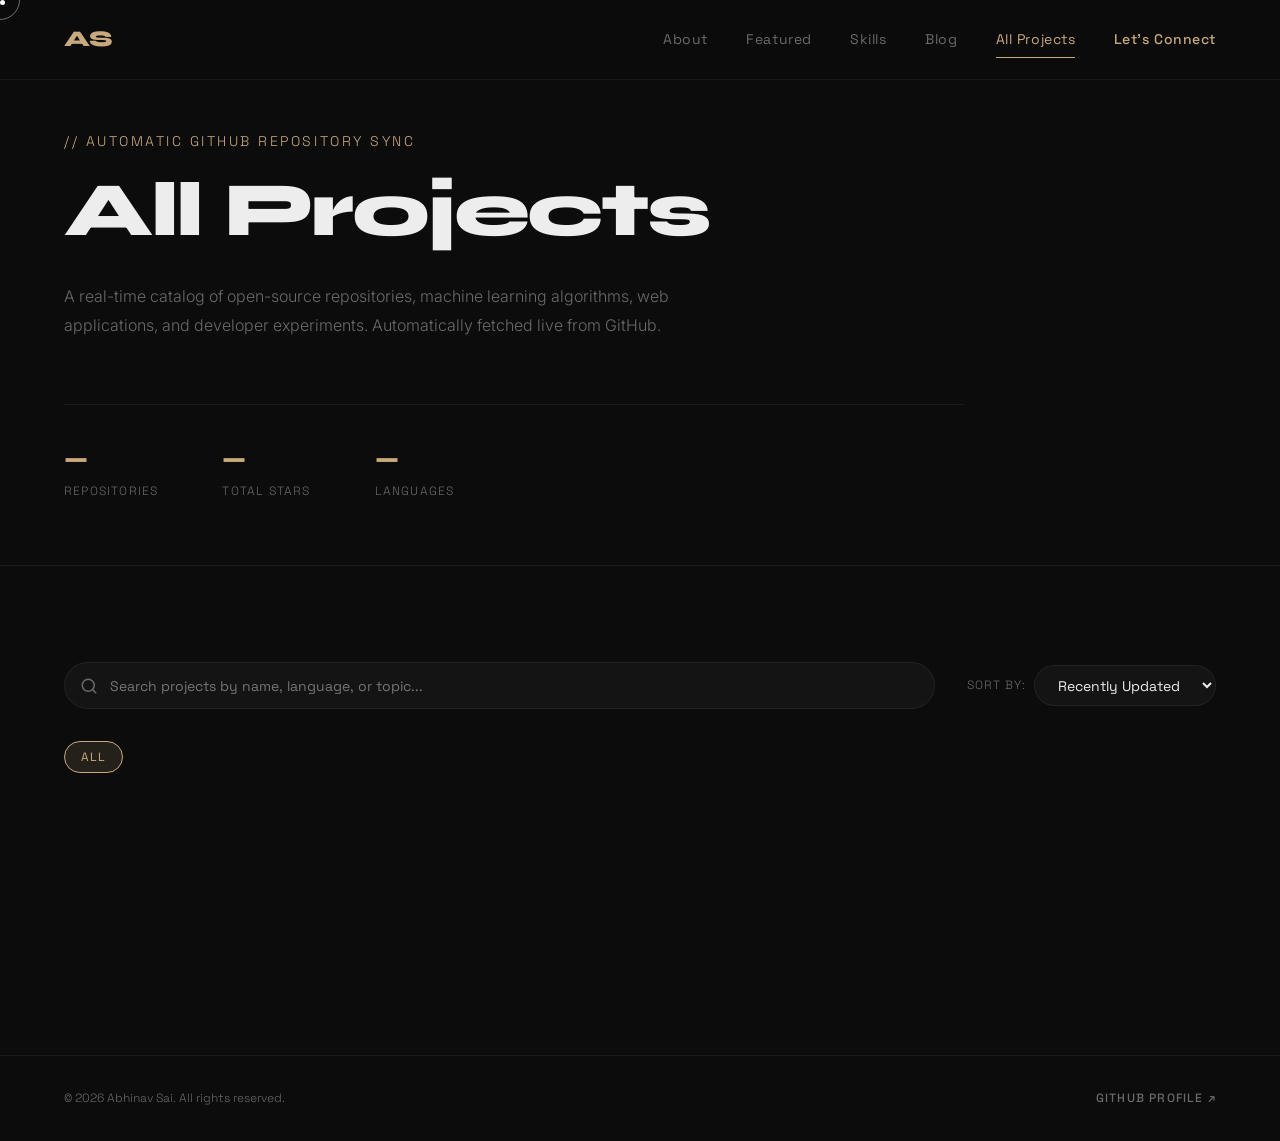
==== commit 1332fc9b: "feat: replace Journey with Blog in top navigation bar and support /projects & /blogs routes" ====
--- a/projects/index.html
+++ b/projects/index.html
@@ -42,7 +42,7 @@
         <a href="https://abhinavsai.com/#about" class="nav__link">About</a>
         <a href="https://abhinavsai.com/#work" class="nav__link">Featured</a>
         <a href="https://abhinavsai.com/#services" class="nav__link">Skills</a>
-        <a href="https://abhinavsai.com/#experience" class="nav__link">Journey</a>
+        <a href="https://abhinavsai.com/blogs" class="nav__link">Blog</a>
         <a href="index.html" class="nav__link is-active" style="color: var(--c-accent);">All Projects</a>
         <a href="https://abhinavsai.com/#contact" class="nav__link nav__link--cta">Let's Connect</a>
       </nav>
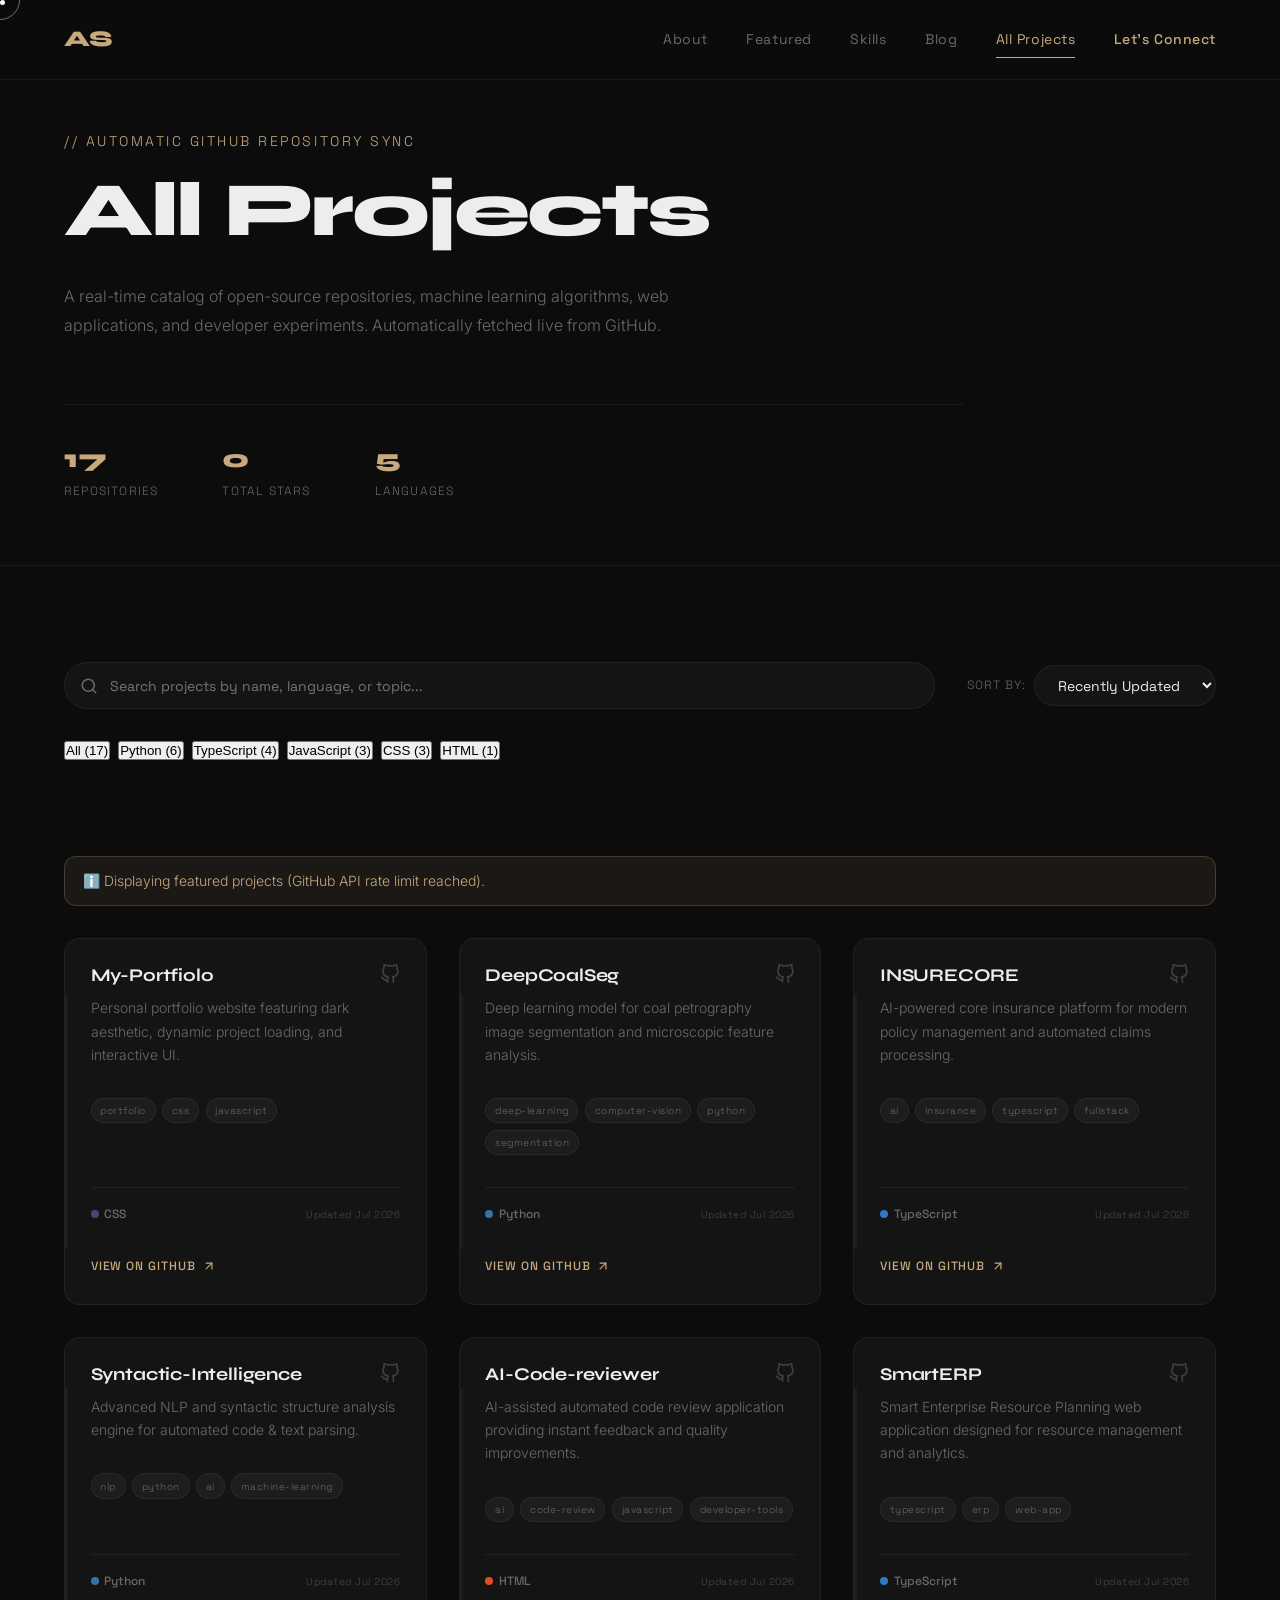
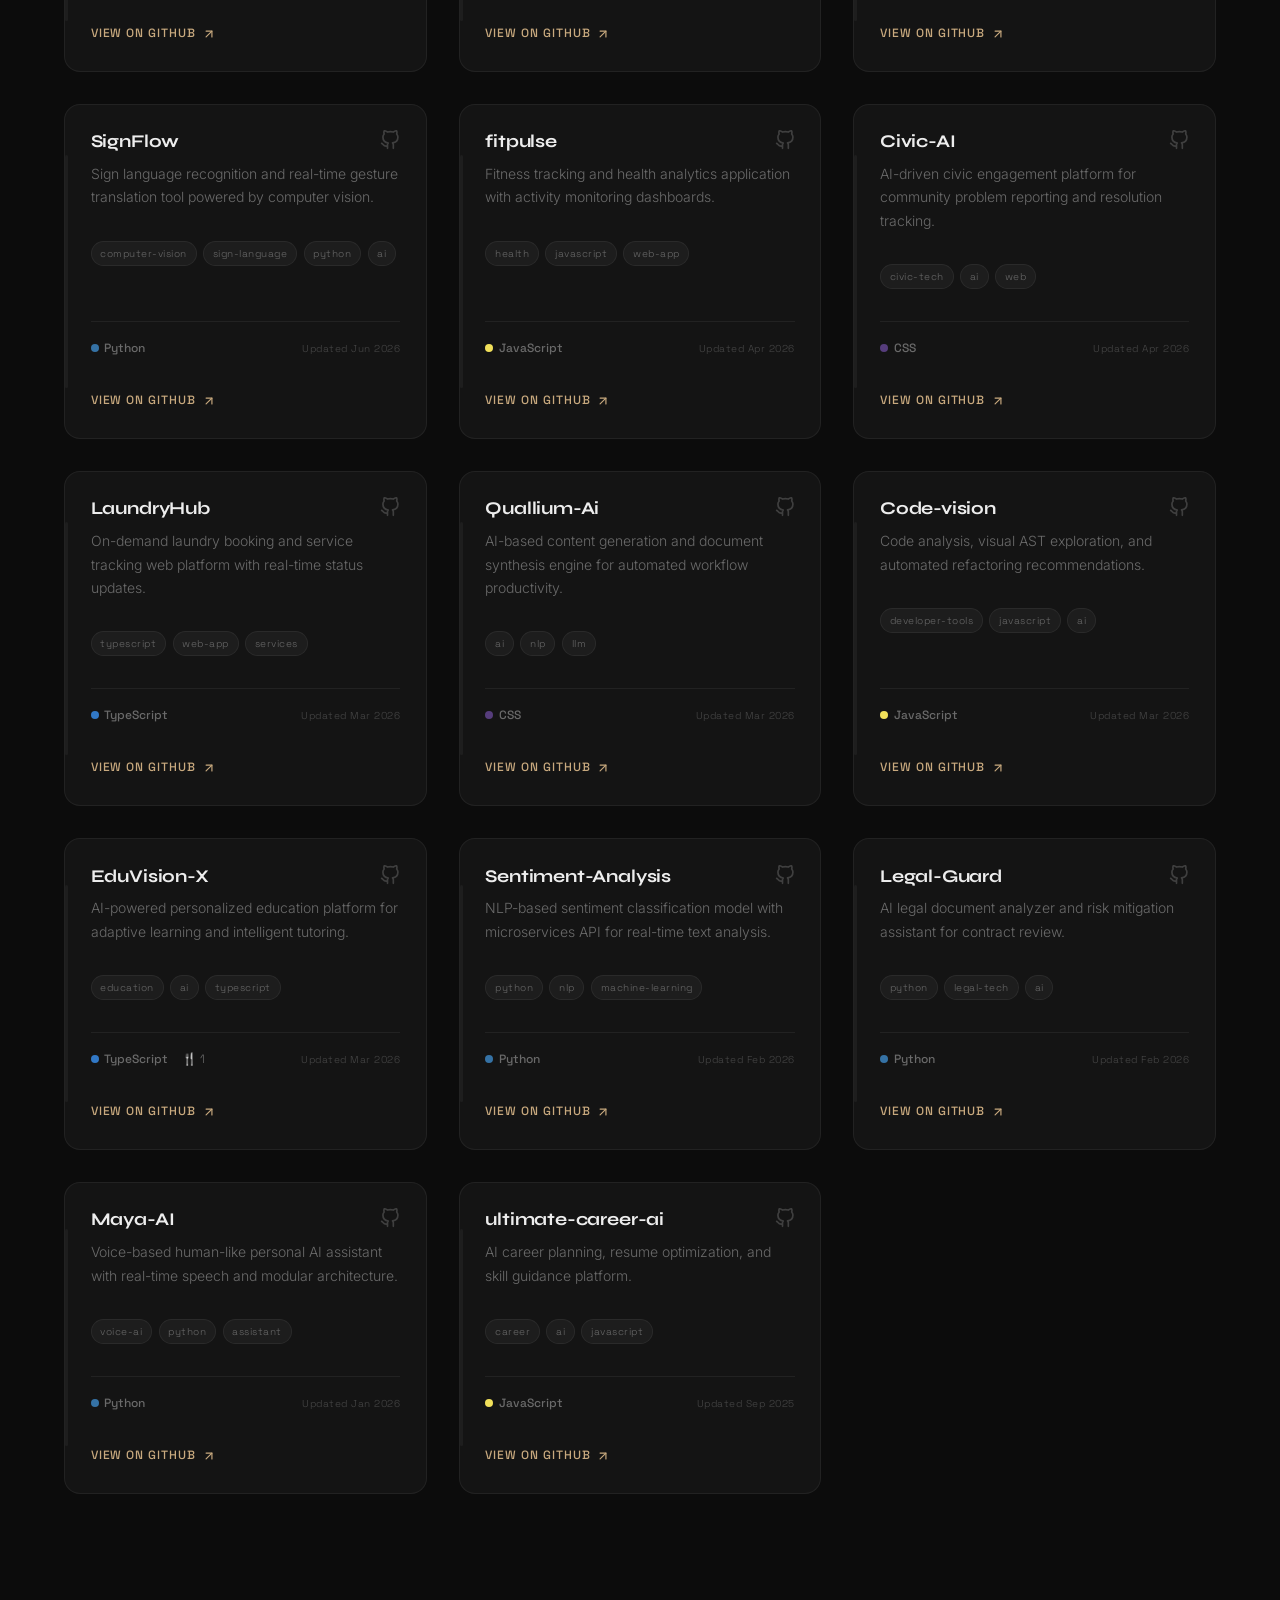
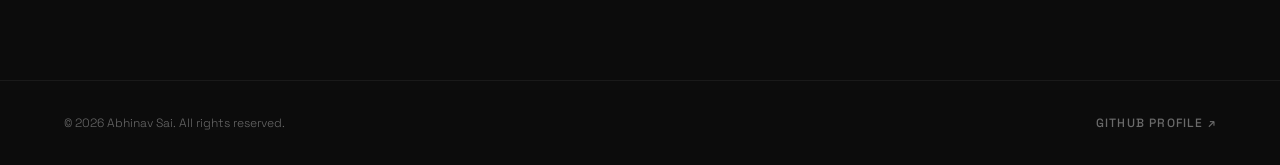
==== commit bf86c890: "fix: handle GitHub API 403 rate limit with caching & fallback repos" ====
--- a/projects/index.html
+++ b/projects/index.html
@@ -158,6 +158,5 @@
 
   <!-- Scripts -->
   <script src="js/projects.js"></script>
-  <script src="../js/projects.js"></script>
 </body>
 </html>
--- a/projects/css/projects.css
+++ b/projects/css/projects.css
@@ -808,6 +808,20 @@
   margin-bottom: var(--space-md);
 }
 
+.projects-notice {
+  grid-column: 1 / -1;
+  background: rgba(200, 169, 126, 0.08);
+  border: 1px solid rgba(200, 169, 126, 0.25);
+  color: var(--c-accent, #C8A97E);
+  padding: 12px 18px;
+  border-radius: 12px;
+  font-size: var(--fs-small, 0.875rem);
+  margin-bottom: var(--space-md, 24px);
+  display: flex;
+  align-items: center;
+  gap: 10px;
+}
+
 /* =========================================
    FOOTER
    ========================================= */
--- a/css/projects.css
+++ b/css/projects.css
@@ -46,6 +46,81 @@
 
   /* Layout */
   --nav-height: 80px;
+}
+
+/* =========================================
+   CUSTOM CURSOR
+   ========================================= */
+.cursor {
+  position: fixed;
+  top: 0;
+  left: 0;
+  pointer-events: none;
+  z-index: 10000;
+  will-change: transform;
+}
+
+.cursor__circle {
+  width: 40px;
+  height: 40px;
+  border: 1px solid rgba(255, 255, 255, 0.4);
+  border-radius: 50%;
+  transform: translate(-50%, -50%);
+  transition:
+    width 0.45s var(--ease-out-expo),
+    height 0.45s var(--ease-out-expo),
+    background 0.35s ease,
+    border-color 0.35s ease;
+  display: flex;
+  align-items: center;
+  justify-content: center;
+}
+
+.cursor__label {
+  position: absolute;
+  top: 50%;
+  left: 50%;
+  transform: translate(-50%, -50%);
+  font-family: var(--f-accent);
+  font-size: 11px;
+  font-weight: 500;
+  letter-spacing: 0.12em;
+  text-transform: uppercase;
+  color: var(--c-bg);
+  opacity: 0;
+  transition: opacity 0.3s ease;
+  white-space: nowrap;
+  pointer-events: none;
+}
+
+.cursor.is-hovering .cursor__circle {
+  width: 60px;
+  height: 60px;
+  border-color: rgba(255, 255, 255, 0.25);
+  background: rgba(255, 255, 255, 0.04);
+}
+
+.cursor.has-label .cursor__circle {
+  width: 90px;
+  height: 90px;
+  background: var(--c-accent);
+  border-color: transparent;
+}
+
+.cursor.has-label .cursor__label {
+  opacity: 1;
+}
+
+.cursor-dot {
+  position: fixed;
+  top: 0;
+  left: 0;
+  width: 5px;
+  height: 5px;
+  background: var(--c-white);
+  border-radius: 50%;
+  pointer-events: none;
+  z-index: 10001;
 }
 
 /* =========================================
@@ -733,6 +808,20 @@
   margin-bottom: var(--space-md);
 }
 
+.projects-notice {
+  grid-column: 1 / -1;
+  background: rgba(200, 169, 126, 0.08);
+  border: 1px solid rgba(200, 169, 126, 0.25);
+  color: var(--c-accent, #C8A97E);
+  padding: 12px 18px;
+  border-radius: 12px;
+  font-size: var(--fs-small, 0.875rem);
+  margin-bottom: var(--space-md, 24px);
+  display: flex;
+  align-items: center;
+  gap: 10px;
+}
+
 /* =========================================
    FOOTER
    ========================================= */
